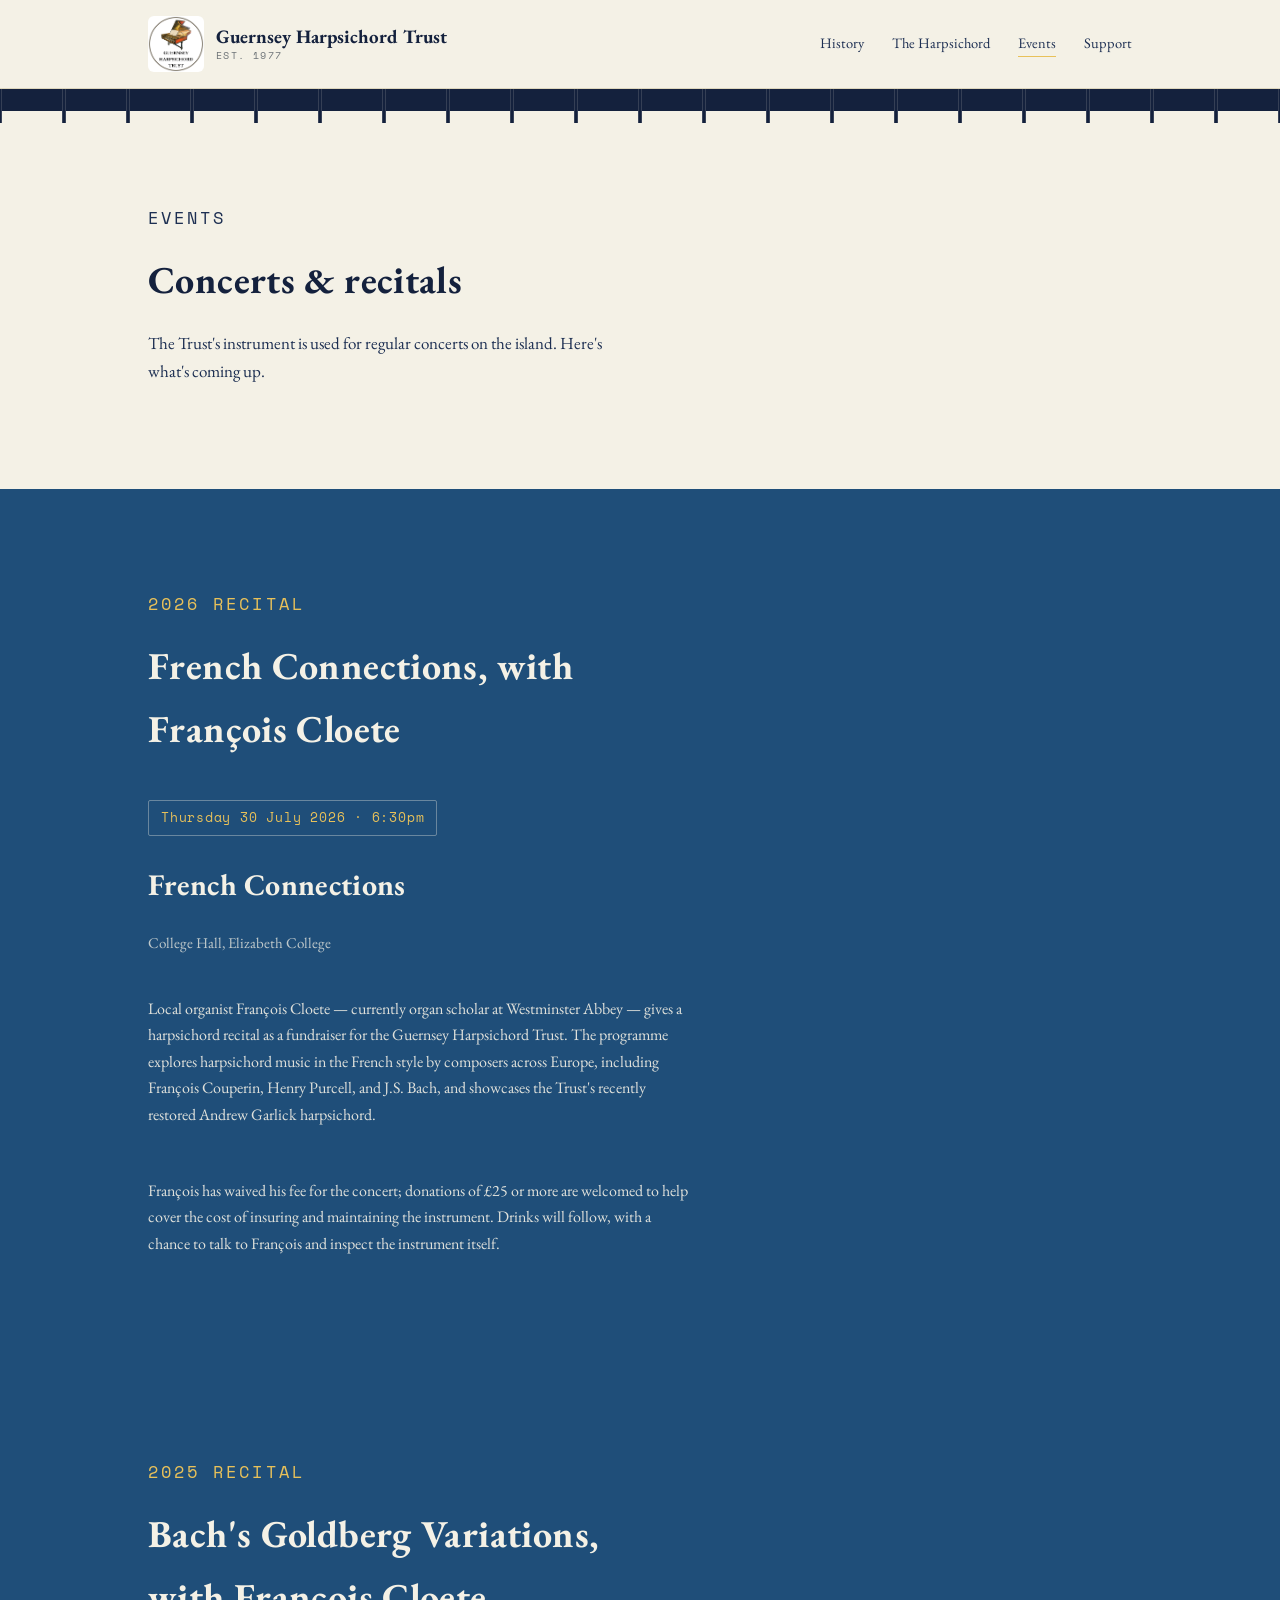
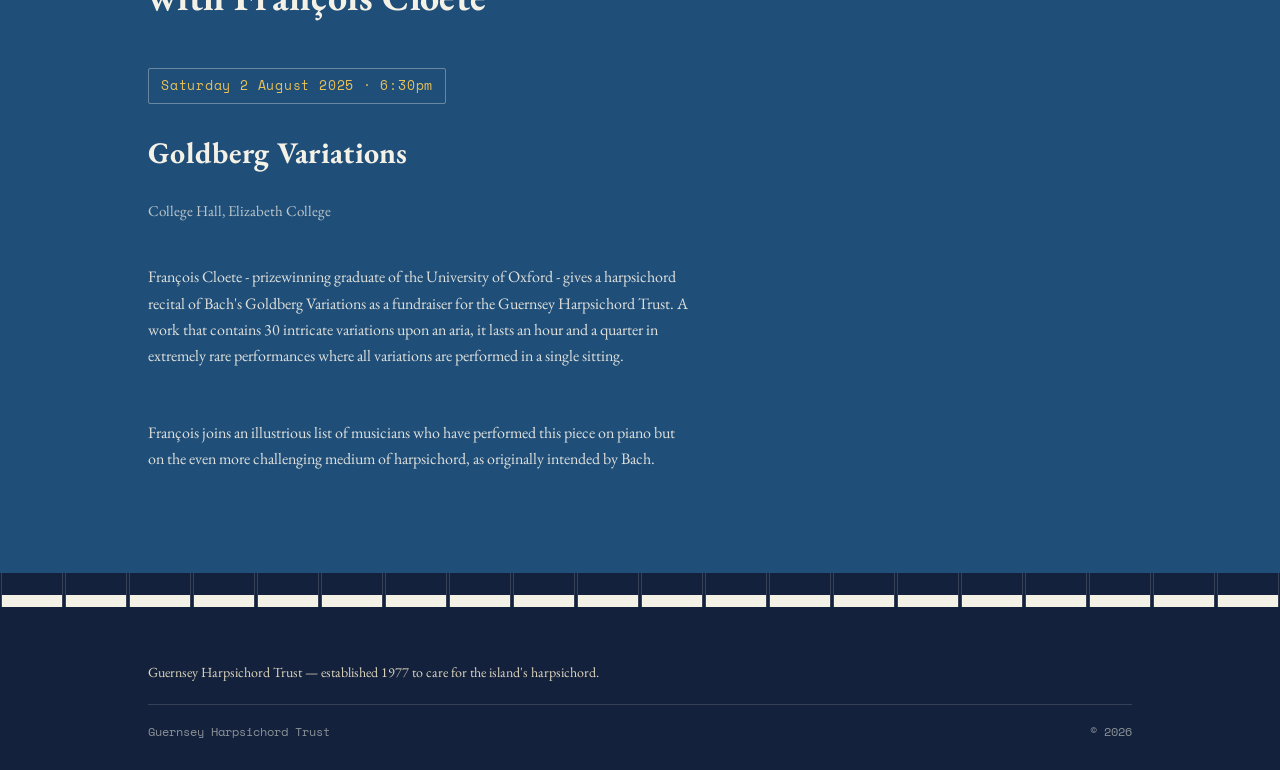
==== events.html @ 98b3e31d "Update recital descriptions and footer text" ====
<!DOCTYPE html>
<html lang="en">
<head>
<meta charset="UTF-8">
<meta name="viewport" content="width=device-width, initial-scale=1.0">
<title>Events — Guernsey Harpsichord Trust</title>
<meta name="description" content="Concerts and recitals from the Guernsey Harpsichord Trust, including this year's fundraising recital by François Cloete.">
<link rel="preconnect" href="https://fonts.googleapis.com">
<link rel="preconnect" href="https://fonts.gstatic.com" crossorigin>
<link href="https://fonts.googleapis.com/css2?family=EB+Garamond:ital,wght@0,400;0,500;0,600;0,700;1,400;1,500&family=Space+Mono:wght@400;700&display=swap" rel="stylesheet">
<link rel="stylesheet" href="style.css">
</head>
<body>

<header>
  <div class="nav-row">
    <a class="brand" href="index.html">
      <img class="brand-logo" src="guernsey-harpsichord-trust-logo.svg.png" alt="Guernsey Harpsichord Trust logo">
      <span class="brand-text">Guernsey Harpsichord Trust<small>Est. 1977</small></span>
    </a>
    <nav class="links" id="navLinks">
      <a href="index.html#history">History</a>
      <a href="index.html#harpsichord">The Harpsichord</a>
      <a href="events.html" class="current">Events</a>
      <a href="support.html">Support</a>
    </nav>
    <button class="menu-btn" id="menuBtn" aria-expanded="false" aria-controls="navLinks">MENU</button>
  </div>
</header>

<div class="keyboard-strip" aria-hidden="true">
  <svg viewBox="0 0 700 34" preserveAspectRatio="none">
    <defs>
      <pattern id="keys" width="35" height="34" patternUnits="userSpaceOnUse">
        <rect x="0" y="0" width="35" height="34" fill="#14213d"/>
        <rect x="1" y="0" width="33" height="34" fill="#f4f1e6"/>
        <rect x="1" y="0" width="33" height="22" fill="#14213d"/>
      </pattern>
    </defs>
    <rect width="700" height="34" fill="url(#keys)"/>
  </svg>
</div>

<section class="tight reveal">
  <div class="wrap">
    <div class="section-head">
      <p class="eyebrow">Events</p>
      <h2>Concerts &amp; recitals</h2>
      <p>The Trust's instrument is used for regular concerts on the island. Here's what's coming up.</p>
    </div>
  </div>
</section>

<section class="band-blue reveal">
  <div class="wrap">
    <div class="section-head">
      <p class="eyebrow">2026 recital</p>
      <h2>French Connections, with Fran&ccedil;ois Cloete</h2>
    </div>
    <div class="recital-card">
      <span class="date-badge">Thursday 30 July 2026 &middot; 6:30pm</span>
      <h3>French Connections</h3>
      <div class="venue">College Hall, Elizabeth College</div>
      <p>Local organist Fran&ccedil;ois Cloete — currently organ scholar at Westminster Abbey — gives a harpsichord recital as a fundraiser for the Guernsey Harpsichord Trust. The programme explores harpsichord music in the French style by composers across Europe, including Fran&ccedil;ois Couperin, Henry Purcell, and J.S. Bach, and showcases the Trust's recently restored Andrew Garlick harpsichord.</p>
      <p>Fran&ccedil;ois has waived his fee for the concert; donations of £25 or more are welcomed to help cover the cost of insuring and maintaining the instrument. Drinks will follow, with a chance to talk to Fran&ccedil;ois and inspect the instrument itself.</p>
    </div>
  </div>
</section>

  <section class="band-blue reveal">
  <div class="wrap">
    <div class="section-head">
      <p class="eyebrow">2025 recital</p>
      <h2>Bach's Goldberg Variations, with Fran&ccedil;ois Cloete</h2>
    </div>
    <div class="recital-card">
      <span class="date-badge">Saturday 2 August 2025 &middot; 6:30pm</span>
      <h3>Goldberg Variations</h3>
      <div class="venue">College Hall, Elizabeth College</div>
      <p>Fran&ccedil;ois Cloete - prizewinning graduate of the University of Oxford - gives a harpsichord recital of Bach's Goldberg Variations as a fundraiser for the Guernsey Harpsichord Trust. A work that contains 30 intricate variations upon an aria, it lasts an hour and a quarter in extremely rare performances where all variations are performed in a single sitting. </p>
      <p>Fran&ccedil;ois joins an illustrious list of musicians who have performed this piece on piano but on the even more challenging medium of harpsichord, as originally intended by Bach.</p>
    </div>
  </div>
</section>

<div class="keyboard-strip" aria-hidden="true">
  <svg viewBox="0 0 700 34" preserveAspectRatio="none"><rect width="700" height="34" fill="url(#keys)"/></svg>
</div>

<footer>
  <div class="wrap">
    <p>Guernsey Harpsichord Trust — established 1977 to care for the island's harpsichord.</p>
    <div class="foot-bottom">
      <span>Guernsey Harpsichord Trust</span>
      <span>&copy; 2026</span>
    </div>
  </div>
</footer>

<script>
  const menuBtn = document.getElementById('menuBtn');
  const navLinks = document.getElementById('navLinks');
  menuBtn.addEventListener('click', () => {
    const open = navLinks.classList.toggle('open');
    menuBtn.setAttribute('aria-expanded', open ? 'true' : 'false');
  });
  navLinks.querySelectorAll('a').forEach(a => a.addEventListener('click', () => {
    navLinks.classList.remove('open');
    menuBtn.setAttribute('aria-expanded', 'false');
  }));

  const revealEls = document.querySelectorAll('.reveal');
  if ('IntersectionObserver' in window){
    const io = new IntersectionObserver((entries) => {
      entries.forEach(e => { if (e.isIntersecting){ e.target.classList.add('in'); io.unobserve(e.target); } });
    }, { threshold: 0.12 });
    revealEls.forEach(el => io.observe(el));
  } else {
    revealEls.forEach(el => el.classList.add('in'));
  }
</script>

</body>
</html>
---- style.css ----
/* (existing stylesheet) */
:root{
  --navy: #14213d;
  --navy-2: #1d2f52;
  --parchment: #f4f1e6;
  --parchment-2: #ddd6bd;
  --granite: #8b9296;
  --granite-dim: #6d7377;
  --brass: #c9a227;
  --brass-bright: #e8c15a;
  --blue-mid: #1f4e79;
  --ink: #14213d;

  --display: 'EB Garamond', serif;
  --body: 'EB Garamond', serif;
  --mono: 'Space Mono', monospace;
}

*{ box-sizing: border-box; }
html{ scroll-behavior: smooth; }
@media (prefers-reduced-motion: reduce){
  html{ scroll-behavior: auto; }
  *{ animation: none !important; transition: none !important; }
}

body{
  margin: 0;
  background: var(--parchment);
  color: var(--ink);
  font-family: var(--body);
  font-size: 17px;
  line-height: 1.65;
  -webkit-font-smoothing: antialiased;
}

a{ color: inherit; }
img, svg{ display:block; max-width: 100%; }

.wrap{
  max-width: 1040px;
  margin: 0 auto;
  padding: 0 28px;
}

h1, h2, h3{
  font-family: var(--display);
  font-weight: 700;
  margin: 0;
  color: var(--navy);
  letter-spacing: 0.01em;
}

.eyebrow{
  font-family: var(--mono);
  font-size: 12px;
  letter-spacing: 0.18em;
  text-transform: uppercase;
  color: var(--brass);
}

/* ---------- keyboard divider (signature element) ---------- */
.keyboard-strip{
  width: 100%;
  height: 34px;
  display: block;
  background: var(--navy);
}
.keyboard-strip svg{ width: 100%; height: 100%; display:block; }

/* ---------- header / nav ---------- */
header{
  position: sticky;
  top: 0;
  z-index: 50;
  background: rgba(244, 241, 230, 0.94);
  backdrop-filter: blur(6px);
  border-bottom: 1px solid var(--parchment-2);
}
.nav-row{
  display: flex;
  align-items: center;
  justify-content: space-between;
  padding: 16px 28px;
  max-width: 1040px;
  margin: 0 auto;
}
.brand{
  display: flex;
  align-items: center;
  gap: 12px;
  text-decoration: none;
}
.brand-logo{
  width: 56px;
  height: auto;
  display: block;
  border-radius: 6px;
  background: transparent;
  box-shadow: none;
}
.brand-text{
  font-family: var(--display);
  font-weight: 700;
  font-size: 19px;
  line-height: 1.1;
  color: var(--navy);
}
.brand-text small{
  display: block;
  font-family: var(--mono);
  font-weight: 400;
  font-size: 10px;
  letter-spacing: 0.14em;
  color: var(--granite-dim);
  text-transform: uppercase;
  margin-top: 3px;
}

nav.links{
  display: flex;
  gap: 28px;
  font-size: 14.5px;
}
nav.links a{
  text-decoration: none;
  color: var(--navy-2);
  position: relative;
  padding-bottom: 3px;
}
nav.links a::after{
  content: "";
  position: absolute;
  left: 0; right: 0; bottom: 0;
  height: 1px;
  background: var(--brass);
  transform: scaleX(0);
  transform-origin: left;
  transition: transform .25s ease;
}
nav.links a:hover::after{ transform: scaleX(1); }
nav.links a.current::after{ transform: scaleX(1); background: var(--brass-bright); }

.menu-btn{
  display: none;
  background: none;
  border: 1px solid var(--navy);
  border-radius: 3px;
  padding: 8px 10px;
  font-family: var(--mono);
  font-size: 12px;
  letter-spacing: 0.08em;
  color: var(--navy);
  cursor: pointer;
}

/* ---------- hero ---------- */
.hero{
  position: relative;
  background: var(--navy);
  color: var(--parchment);
  overflow: hidden;
  padding: 96px 0 0 0;
}
.hero::before{
  content: "";
  position: absolute;
  inset: 0;
  background-image:
    repeating-linear-gradient(180deg, transparent 0 27px, rgba(201,162,39,0.08) 27px 28px);
  pointer-events: none;
}
.hero-inner{
  position: relative;
  display: grid;
  grid-template-columns: 1.15fr 0.85fr;
  gap: 48px;
  align-items: center;
  padding-bottom: 56px;
}
.hero h1{
  color: var(--parchment);
  font-size: clamp(36px, 4.6vw, 56px);
  line-height: 1.08;
  font-weight: 700;
  margin: 18px 0 22px 0;
}
.hero h1 em{
  font-style: italic;
  color: var(--brass-bright);
}
.hero p.lede{
  font-size: 18.5px;
  max-width: 48ch;
  color: var(--parchment-2);
}
.cta-row{
  display: flex;
  gap: 16px;
  margin-top: 30px;
  flex-wrap: wrap;
}
.btn{
  display: inline-block;
  font-family: var(--mono);
  font-size: 13px;
  letter-spacing: 0.06em;
  text-decoration: none;
  padding: 13px 22px;
  border-radius: 2px;
  border: 1px solid var(--brass);
  transition: background .2s ease, color .2s ease;
}
.btn-solid{
  background: var(--brass);
  color: var(--navy);
}
.btn-solid:hover{ background: var(--brass-bright); }
.btn-ghost{
  color: var(--parchment);
  border-color: rgba(244,241,230,0.4);
}
.btn-ghost:hover{ border-color: var(--brass-bright); color: var(--brass-bright); }

.hero-inner--solo{
  grid-template-columns: 1fr;
  max-width: 68ch;
}

/* ---------- sections ---------- */
section{ padding: 84px 0; }
section.tight{ padding: 64px 0; }
section .section-head{
  max-width: 62ch;
  margin-bottom: 40px;
}
section .section-head h2{
  font-size: clamp(28px, 3.2vw, 38px);
  margin-top: 10px;
}
section .section-head p{
  color: var(--navy-2);
  font-size: 17px;
}

.band-blue{ background: var(--blue-mid); color: var(--parchment); }
.band-blue h2, .band-blue .eyebrow{ color: var(--parchment); }
.band-blue .eyebrow{ color: var(--brass-bright); }
.band-blue p{ color: rgba(244,241,230,0.85); }

/* history timeline */
.timeline{
  position: relative;
  padding-left: 32px;
  border-left: 2px solid var(--parchment-2);
  display: flex;
  flex-direction: column;
  gap: 40px;
}
.timeline-item{ position: relative; }
.timeline-item::before{
  content: "";
  position: absolute;
  left: -38px;
  top: 4px;
  width: 12px;
  height: 12px;
  border-radius: 50%;
  background: var(--brass);
  border: 2px solid var(--parchment);
  box-shadow: 0 0 0 2px var(--brass);
}
.timeline-item .year{
  font-family: var(--mono);
  font-size: 13px;
  letter-spacing: 0.06em;
  color: var(--brass);
  margin-bottom: 6px;
}
.timeline-item h3{ font-size: 23px; margin-bottom: 8px; }
.timeline-item p{ color: var(--navy-2); font-size: 15.5px; max-width: 62ch; }

/* instrument card (single) */
.instrument-feature{
  display: grid;
  grid-template-columns: 1fr 1fr;
  gap: 40px;
  align-items: start;
  background: #fffdf7;
  border: 1px solid var(--parchment-2);
  border-radius: 3px;
  padding: 34px;
}
.instrument-feature .maker{
  font-family: var(--mono);
  font-size: 11px;
  letter-spacing: 0.1em;
  text-transform: uppercase;
  color: var(--brass);
  margin-bottom: 10px;
}
.instrument-feature h3{ font-size: 27px; margin-bottom: 12px; }
.instrument-feature p{ font-size: 15.5px; color: var(--navy-2); margin: 0 0 14px 0; }
.fact-list{
  list-style: none;
  margin: 0; padding: 0;
  display: flex;
  flex-direction: column;
  gap: 12px;
}
.fact-list li{
  font-size: 14.5px;
  padding: 12px 0;
  border-bottom: 1px dashed var(--parchment-2);
}
.fact-list .k{
  display: block;
  font-family: var(--mono);
  font-size: 11px;
  letter-spacing: 0.08em;
  text-transform: uppercase;
  color: var(--granite-dim);
  margin-bottom: 4px;
}

/* recital / events feature */
.recital-card{
  display: grid;
  grid-template-columns: 1fr;
  gap: 18px;
}
.recital-card .date-badge{
  display: inline-block;
  font-family: var(--mono);
  font-size: 13px;
  letter-spacing: 0.06em;
  color: var(--brass-bright);
  border: 1px solid rgba(244,241,230,0.35);
  padding: 6px 12px;
  border-radius: 2px;
  width: fit-content;
}
.recital-card h3{ font-size: 30px; color: var(--parchment); margin: 6px 0 4px 0; }
.recital-card .venue{ font-size: 15px; color: rgba(244,241,230,0.75); margin-bottom: 6px; }
.recital-card p{ color: rgba(244,241,230,0.9); font-size: 16px; max-width: 68ch; }
.quote-block{
  font-family: var(--display);
  font-style: italic;
  font-size: 22px;
  color: var(--brass-bright);
  border-left: 2px solid var(--brass-bright);
  padding-left: 18px;
  margin: 18px 0;
}

/* support */
.support-note{
  background: #fffdf7;
  border: 1px solid var(--parchment-2);
  border-radius: 3px;
  padding: 30px;
}
.support-note p{ color: var(--navy-2); font-size: 15.5px; }

footer{
  background: var(--navy);
  color: var(--parchment-2);
  padding: 40px 0 28px 0;
}
footer p{ font-size: 14px; color: var(--parchment-2); }
.foot-bottom{
  border-top: 1px solid rgba(244,241,230,0.15);
  margin-top: 20px;
  padding-top: 18px;
  font-family: var(--mono);
  font-size: 11.5px;
  color: var(--granite);
  display: flex;
  justify-content: space-between;
  flex-wrap: wrap;
  gap: 10px;
}

.reveal{
  opacity: 0;
  transform: translateY(14px);
  transition: opacity .6s ease, transform .6s ease;
}
.reveal.in{ opacity: 1; transform: none; }

:focus-visible{ outline: 2px solid var(--brass); outline-offset: 2px; }

@media (max-width: 860px){
  nav.links{ display: none; }
  .menu-btn{ display: inline-block; }
  .hero-inner{ grid-template-columns: 1fr; padding-bottom: 40px; }
  .instrument-feature{ grid-template-columns: 1fr; }
  .brand-logo{ width: 42px; }
}

nav.links.open{
  display: flex;
  flex-direction: column;
  position: absolute;
  top: 100%;
  right: 0;
  left: 0;
  background: var(--parchment);
  padding: 18px 28px 24px 28px;
  border-bottom: 1px solid var(--parchment-2);
  gap: 16px;
}
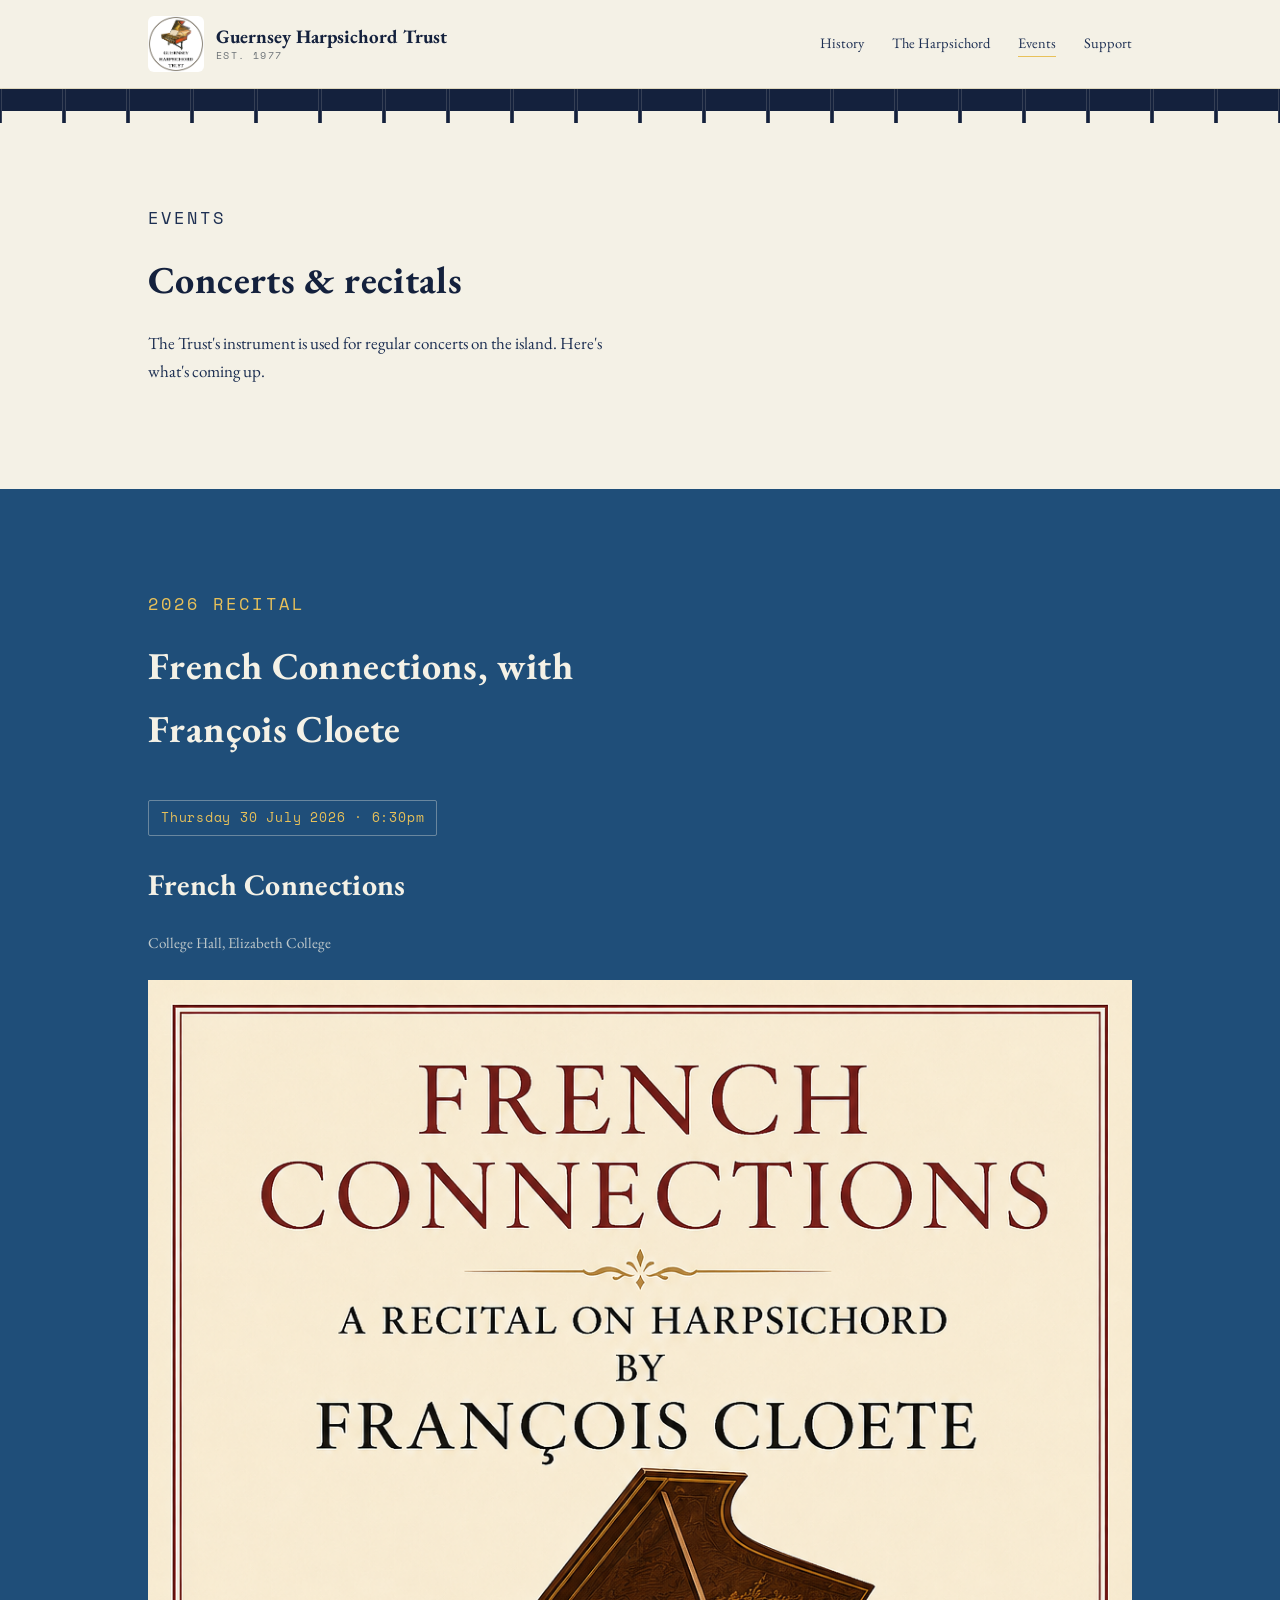
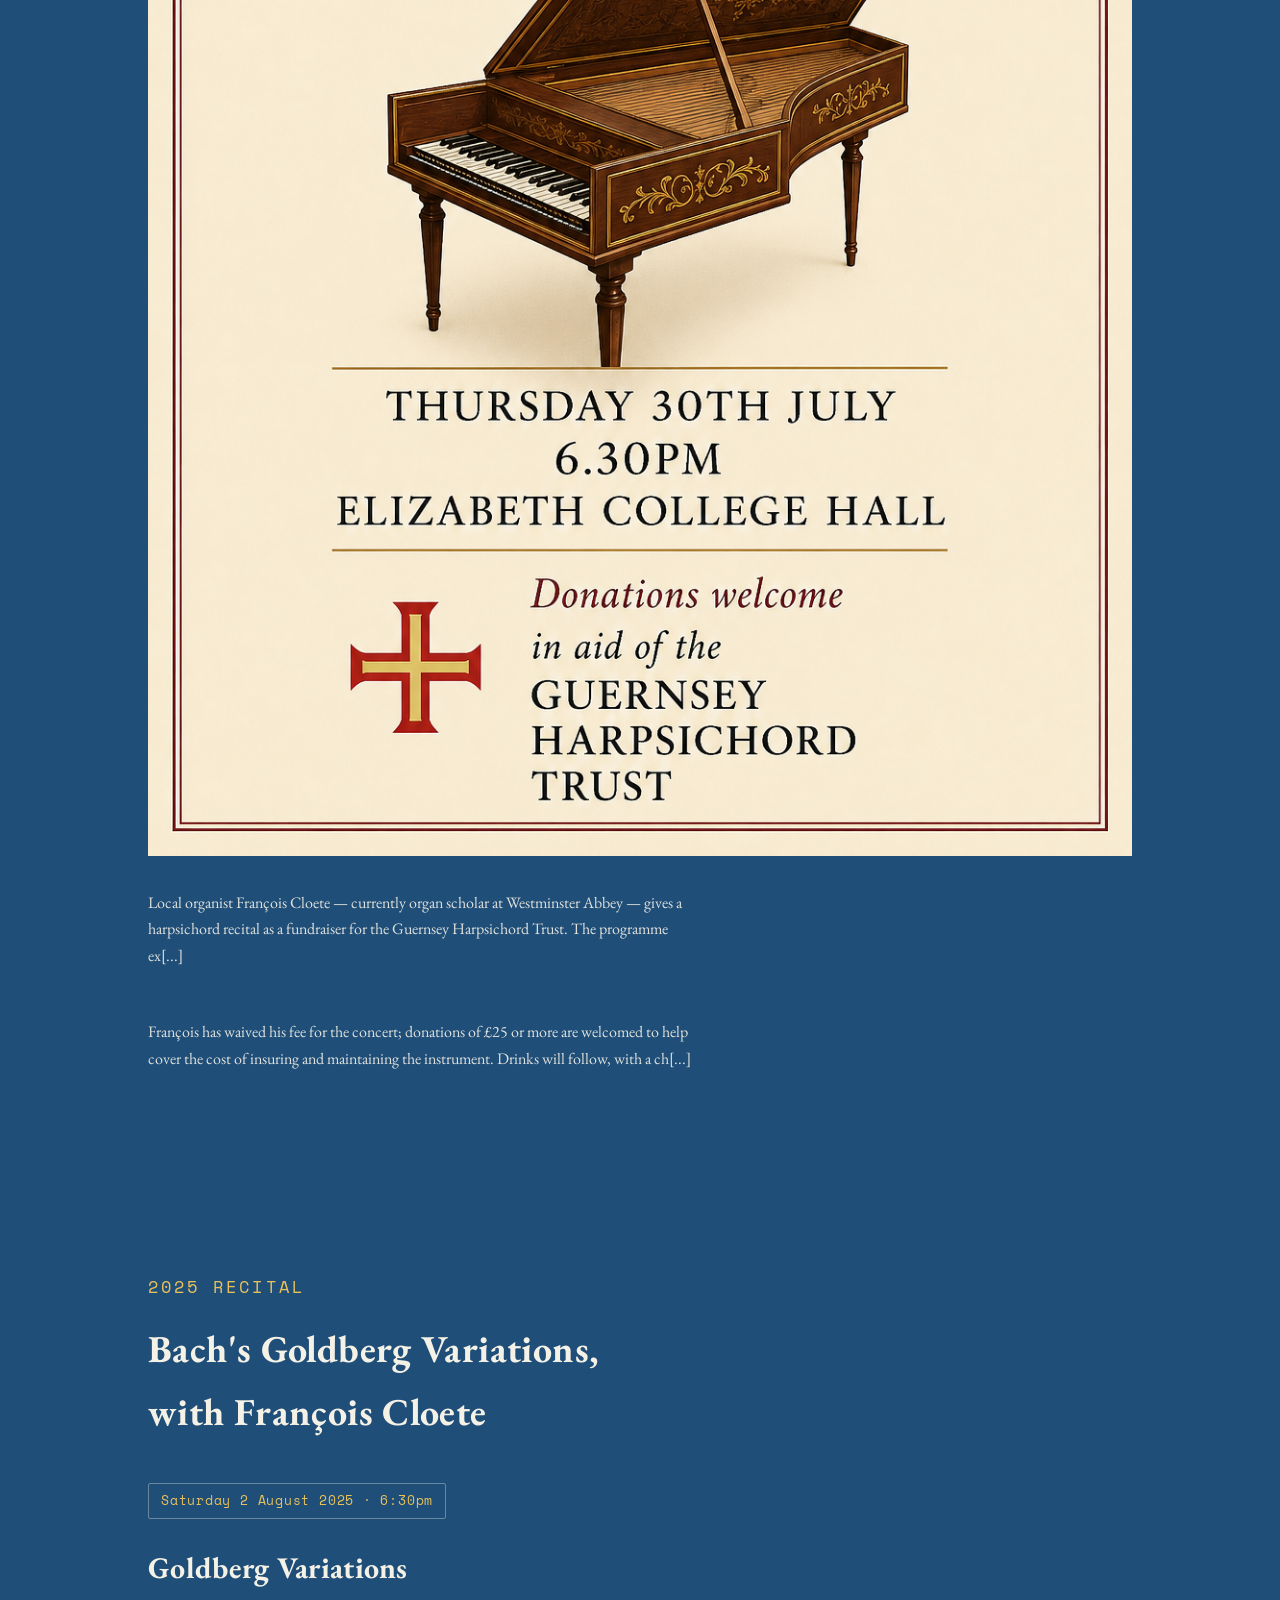
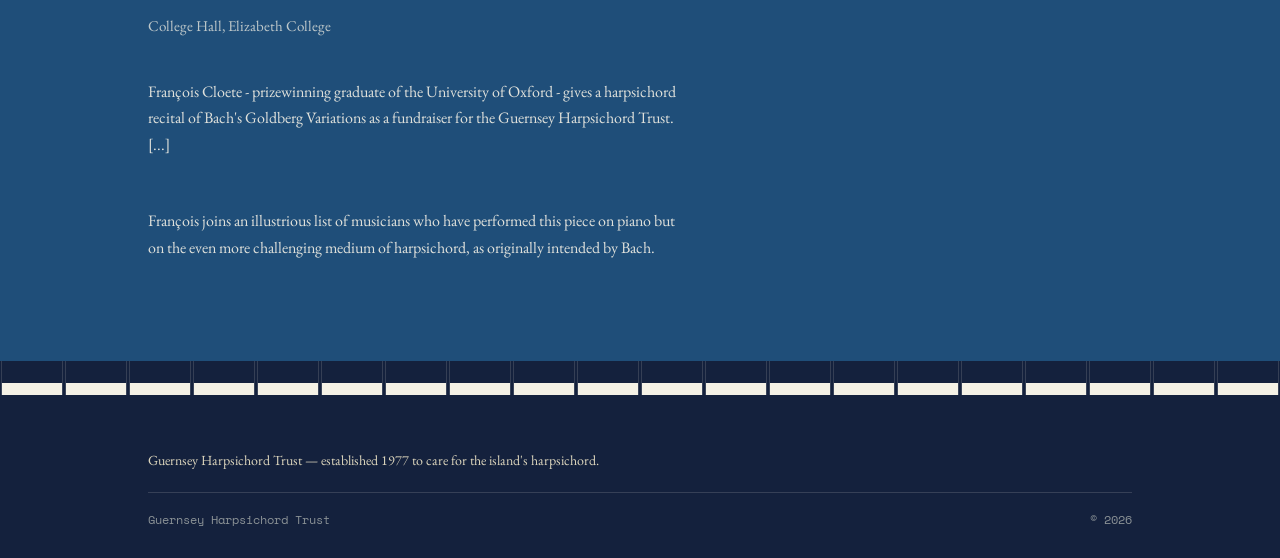
==== commit 33add6c5: "Add French Connections image to 2026 recital on events page" ====
--- a/events.html
+++ b/events.html
@@ -61,8 +61,9 @@
       <span class="date-badge">Thursday 30 July 2026 &middot; 6:30pm</span>
       <h3>French Connections</h3>
       <div class="venue">College Hall, Elizabeth College</div>
-      <p>Local organist Fran&ccedil;ois Cloete — currently organ scholar at Westminster Abbey — gives a harpsichord recital as a fundraiser for the Guernsey Harpsichord Trust. The programme explores harpsichord music in the French style by composers across Europe, including Fran&ccedil;ois Couperin, Henry Purcell, and J.S. Bach, and showcases the Trust's recently restored Andrew Garlick harpsichord.</p>
-      <p>Fran&ccedil;ois has waived his fee for the concert; donations of £25 or more are welcomed to help cover the cost of insuring and maintaining the instrument. Drinks will follow, with a chance to talk to Fran&ccedil;ois and inspect the instrument itself.</p>
+      <img src="French Connections.png" alt="French Connections poster" class="recital-poster" loading="lazy">
+      <p>Local organist Fran&ccedil;ois Cloete — currently organ scholar at Westminster Abbey — gives a harpsichord recital as a fundraiser for the Guernsey Harpsichord Trust. The programme ex[...]
+      <p>Fran&ccedil;ois has waived his fee for the concert; donations of £25 or more are welcomed to help cover the cost of insuring and maintaining the instrument. Drinks will follow, with a ch[...]
     </div>
   </div>
 </section>
@@ -77,7 +78,7 @@
       <span class="date-badge">Saturday 2 August 2025 &middot; 6:30pm</span>
       <h3>Goldberg Variations</h3>
       <div class="venue">College Hall, Elizabeth College</div>
-      <p>Fran&ccedil;ois Cloete - prizewinning graduate of the University of Oxford - gives a harpsichord recital of Bach's Goldberg Variations as a fundraiser for the Guernsey Harpsichord Trust. A work that contains 30 intricate variations upon an aria, it lasts an hour and a quarter in extremely rare performances where all variations are performed in a single sitting. </p>
+      <p>Fran&ccedil;ois Cloete - prizewinning graduate of the University of Oxford - gives a harpsichord recital of Bach's Goldberg Variations as a fundraiser for the Guernsey Harpsichord Trust. [...]
       <p>Fran&ccedil;ois joins an illustrious list of musicians who have performed this piece on piano but on the even more challenging medium of harpsichord, as originally intended by Bach.</p>
     </div>
   </div>
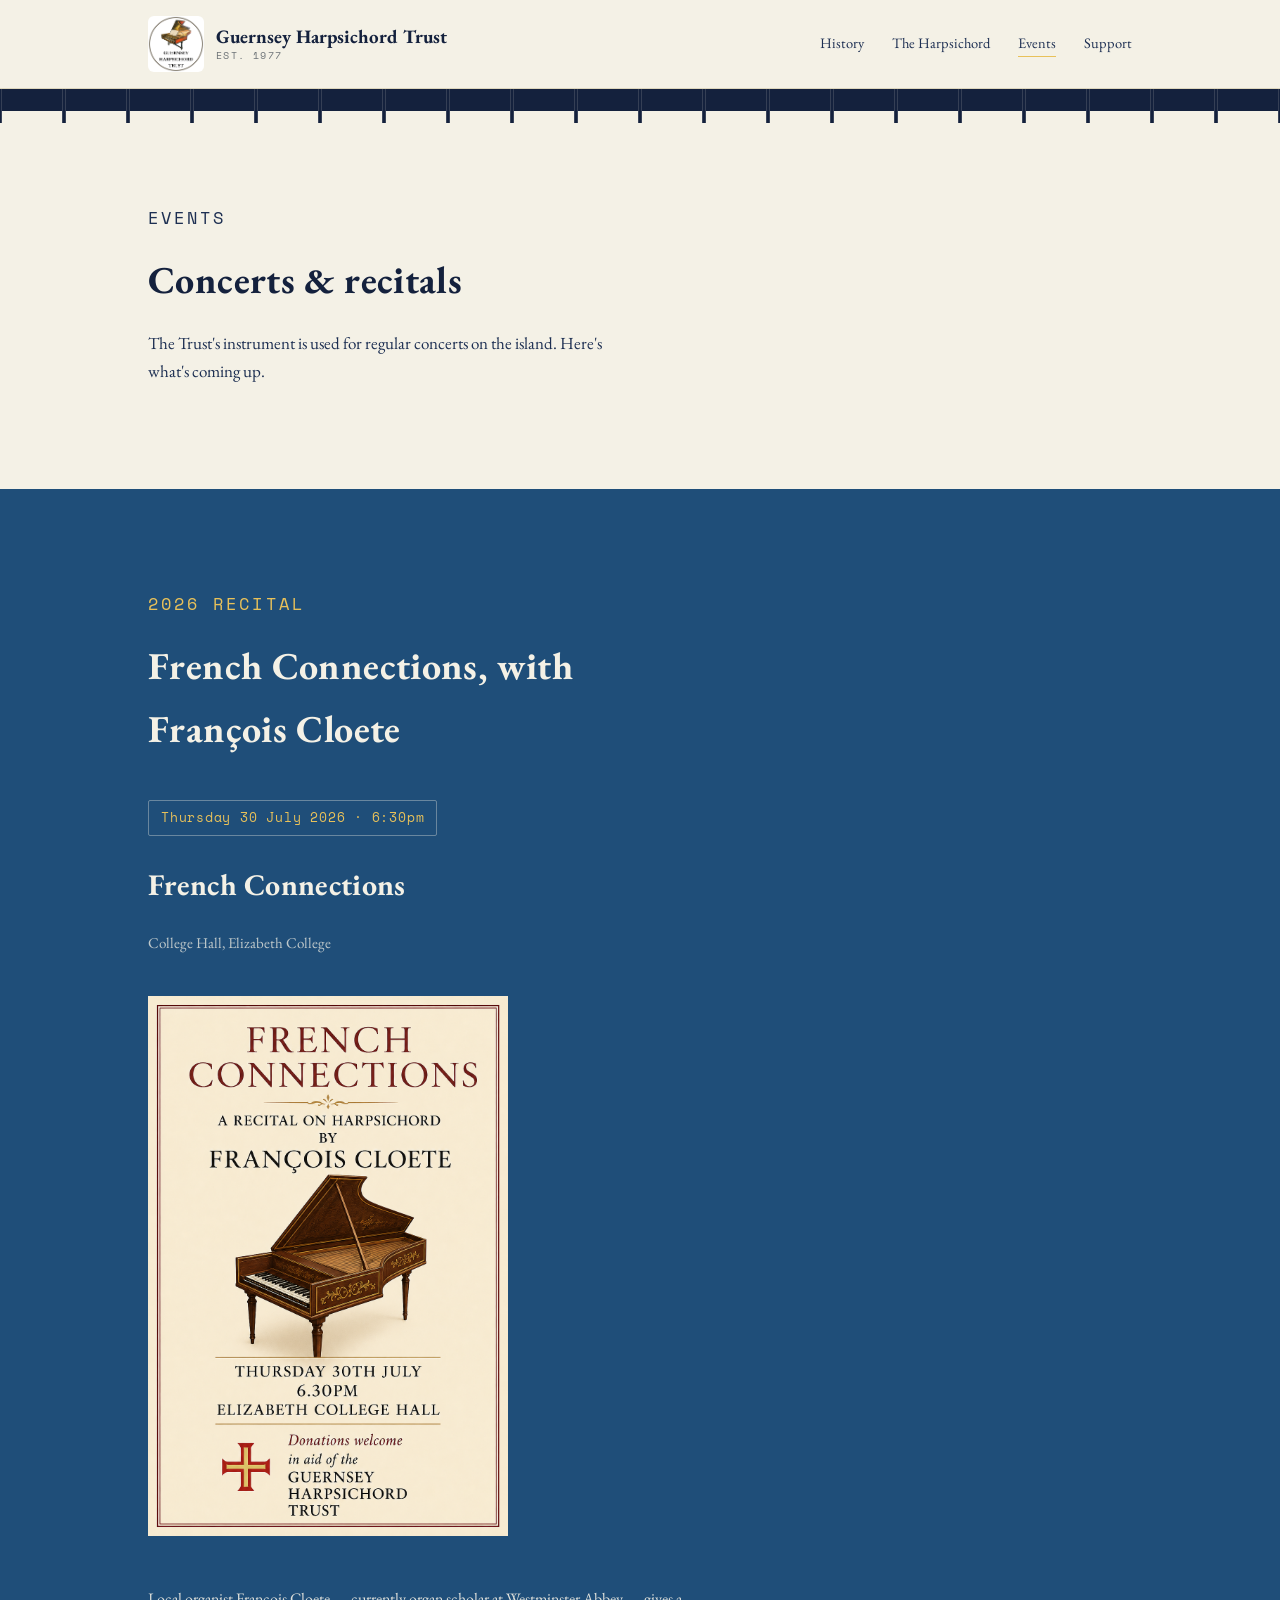
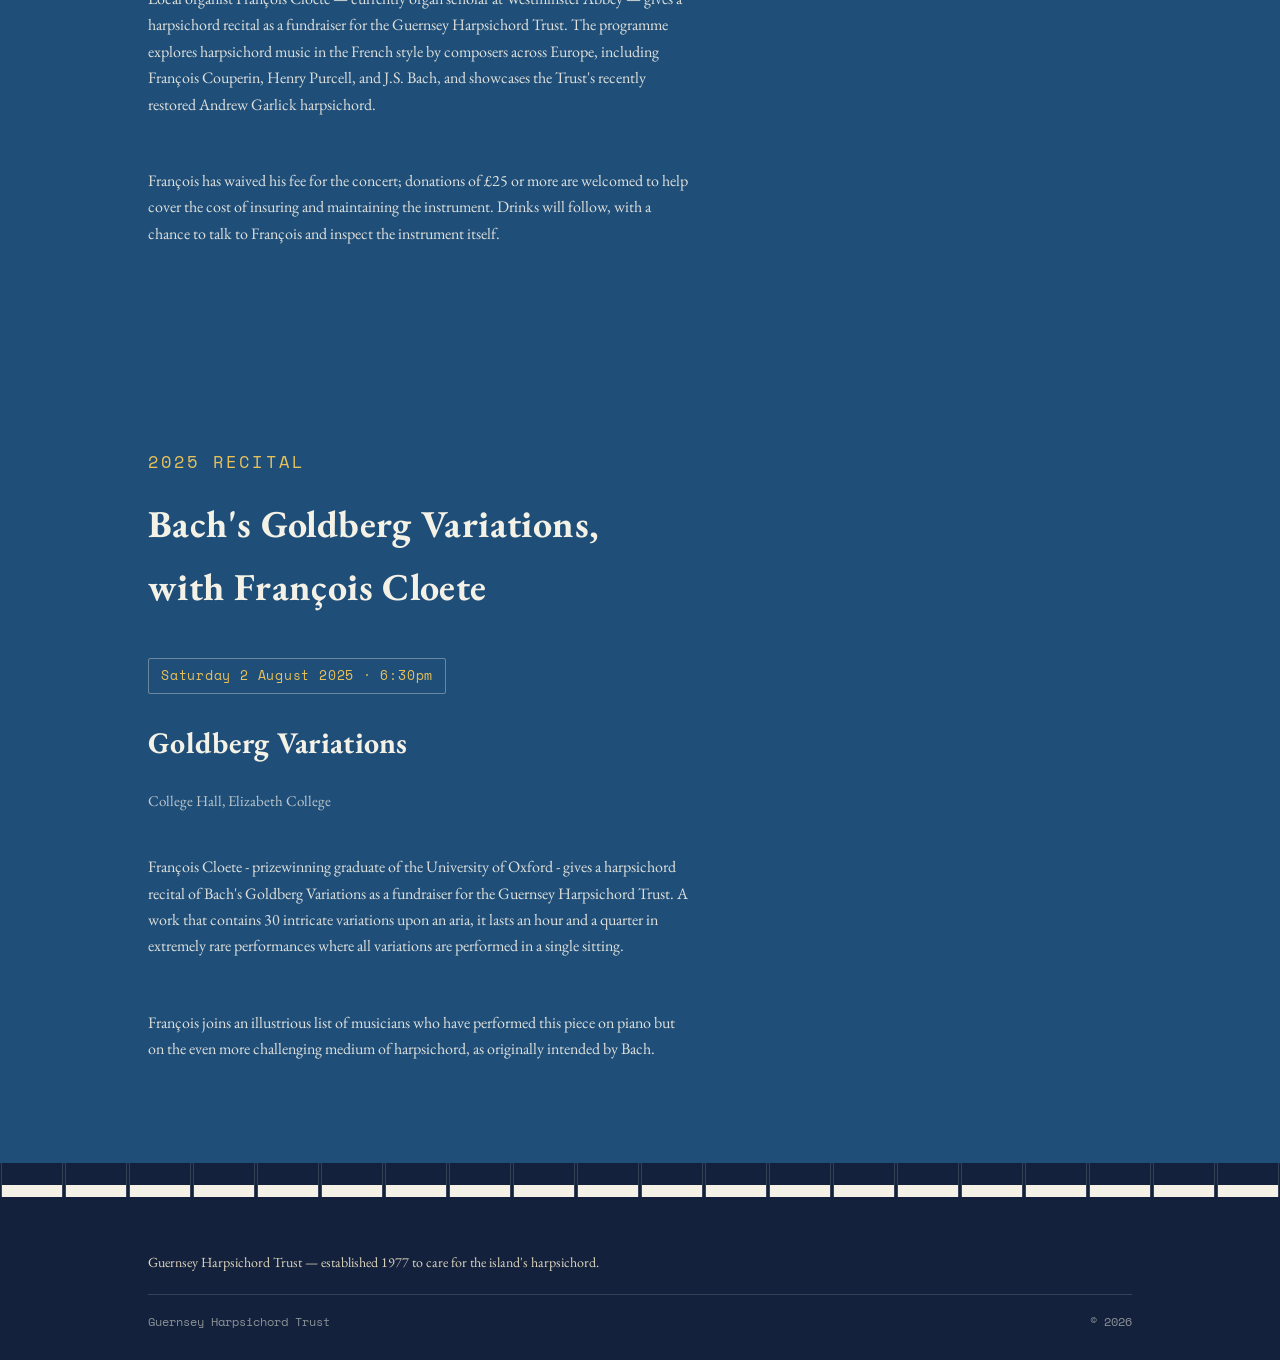
==== commit 4a1f6a16: "Enhance event descriptions for clarity and detail" ====
--- a/events.html
+++ b/events.html
@@ -62,8 +62,8 @@
       <h3>French Connections</h3>
       <div class="venue">College Hall, Elizabeth College</div>
       <img src="French Connections.png" alt="French Connections poster" class="recital-poster" loading="lazy">
-      <p>Local organist Fran&ccedil;ois Cloete — currently organ scholar at Westminster Abbey — gives a harpsichord recital as a fundraiser for the Guernsey Harpsichord Trust. The programme ex[...]
-      <p>Fran&ccedil;ois has waived his fee for the concert; donations of £25 or more are welcomed to help cover the cost of insuring and maintaining the instrument. Drinks will follow, with a ch[...]
+      <p>Local organist Fran&ccedil;ois Cloete — currently organ scholar at Westminster Abbey — gives a harpsichord recital as a fundraiser for the Guernsey Harpsichord Trust. The programme explores harpsichord music in the French style by composers across Europe, including Fran&ccedil;ois Couperin, Henry Purcell, and J.S. Bach, and showcases the Trust's recently restored Andrew Garlick harpsichord.</p>
+      <p>Fran&ccedil;ois has waived his fee for the concert; donations of £25 or more are welcomed to help cover the cost of insuring and maintaining the instrument. Drinks will follow, with a chance to talk to Fran&ccedil;ois and inspect the instrument itself.</p>
     </div>
   </div>
 </section>
@@ -78,7 +78,7 @@
       <span class="date-badge">Saturday 2 August 2025 &middot; 6:30pm</span>
       <h3>Goldberg Variations</h3>
       <div class="venue">College Hall, Elizabeth College</div>
-      <p>Fran&ccedil;ois Cloete - prizewinning graduate of the University of Oxford - gives a harpsichord recital of Bach's Goldberg Variations as a fundraiser for the Guernsey Harpsichord Trust. [...]
+      <p>Fran&ccedil;ois Cloete - prizewinning graduate of the University of Oxford - gives a harpsichord recital of Bach's Goldberg Variations as a fundraiser for the Guernsey Harpsichord Trust. A work that contains 30 intricate variations upon an aria, it lasts an hour and a quarter in extremely rare performances where all variations are performed in a single sitting. </p>
       <p>Fran&ccedil;ois joins an illustrious list of musicians who have performed this piece on piano but on the even more challenging medium of harpsichord, as originally intended by Bach.</p>
     </div>
   </div>
--- a/style.css
+++ b/style.css
@@ -409,3 +409,12 @@
   border-bottom: 1px solid var(--parchment-2);
   gap: 16px;
 }
+
+/* Poster sizing for recital images */
+.recital-poster {
+  max-width: 360px;
+  width: 100%;
+  height: auto;
+  display: block;
+  margin: 1rem 0;
+}
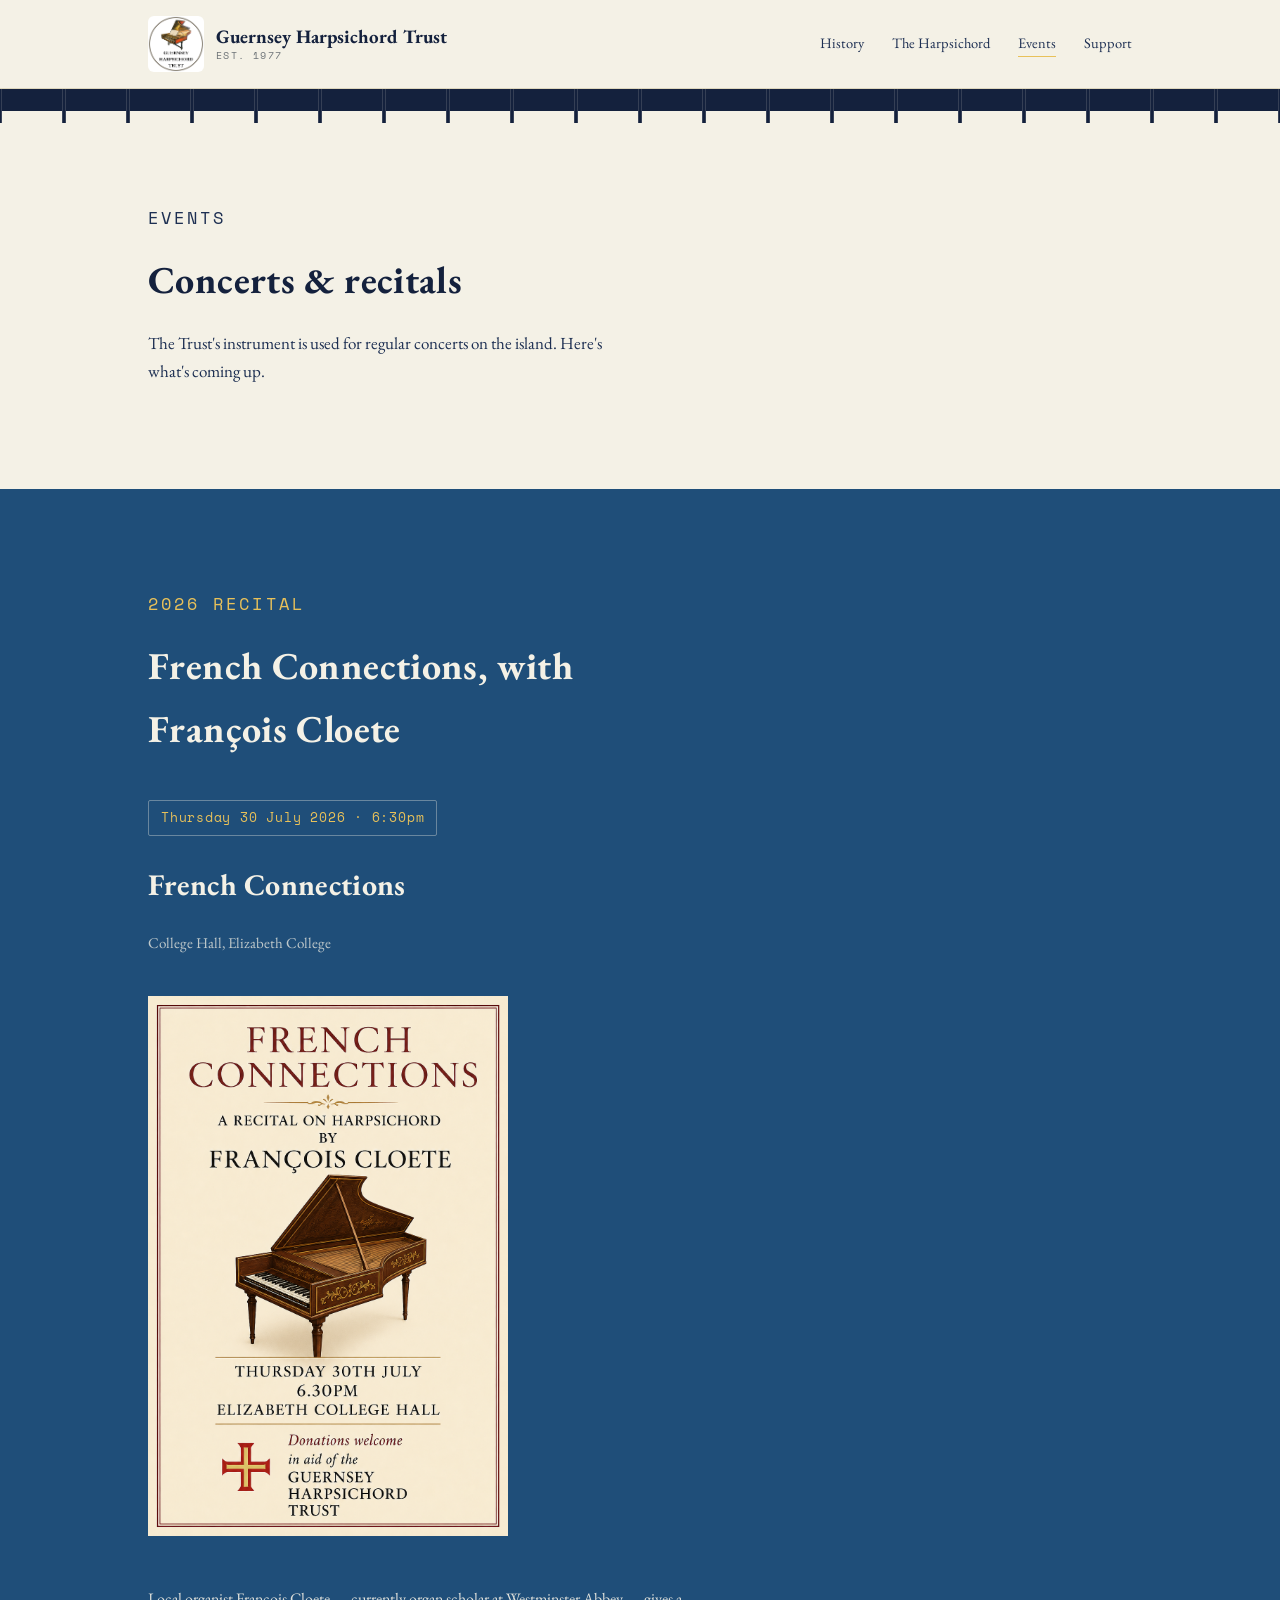
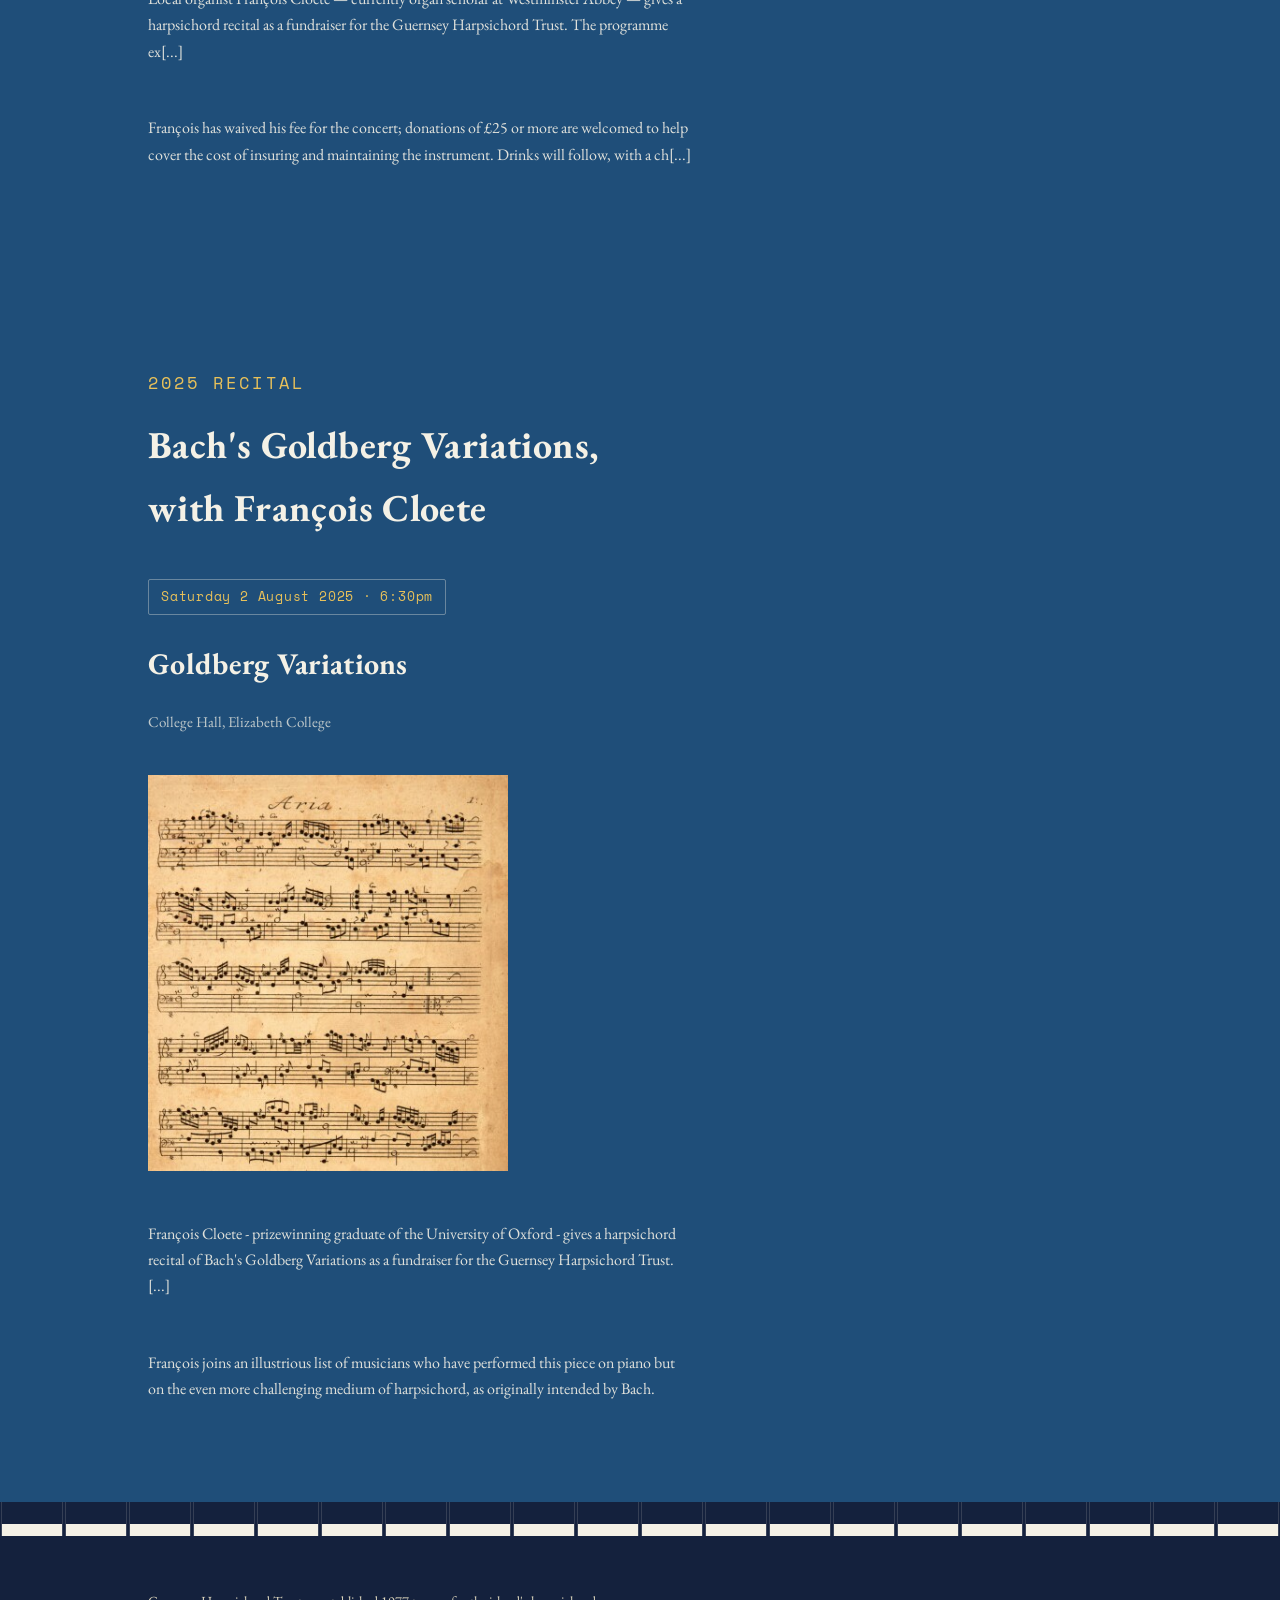
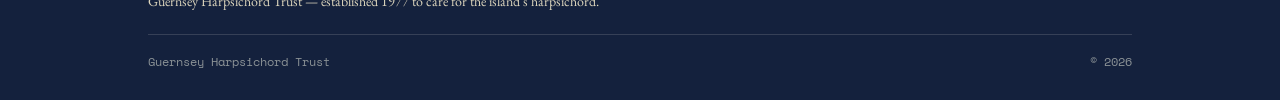
==== commit e6a4468b: "Add Goldberg Variations image to 2025 recital section" ====
--- a/events.html
+++ b/events.html
@@ -62,8 +62,8 @@
       <h3>French Connections</h3>
       <div class="venue">College Hall, Elizabeth College</div>
       <img src="French Connections.png" alt="French Connections poster" class="recital-poster" loading="lazy">
-      <p>Local organist Fran&ccedil;ois Cloete — currently organ scholar at Westminster Abbey — gives a harpsichord recital as a fundraiser for the Guernsey Harpsichord Trust. The programme explores harpsichord music in the French style by composers across Europe, including Fran&ccedil;ois Couperin, Henry Purcell, and J.S. Bach, and showcases the Trust's recently restored Andrew Garlick harpsichord.</p>
-      <p>Fran&ccedil;ois has waived his fee for the concert; donations of £25 or more are welcomed to help cover the cost of insuring and maintaining the instrument. Drinks will follow, with a chance to talk to Fran&ccedil;ois and inspect the instrument itself.</p>
+      <p>Local organist Fran&ccedil;ois Cloete — currently organ scholar at Westminster Abbey — gives a harpsichord recital as a fundraiser for the Guernsey Harpsichord Trust. The programme ex[...]
+      <p>Fran&ccedil;ois has waived his fee for the concert; donations of £25 or more are welcomed to help cover the cost of insuring and maintaining the instrument. Drinks will follow, with a ch[...]
     </div>
   </div>
 </section>
@@ -78,7 +78,8 @@
       <span class="date-badge">Saturday 2 August 2025 &middot; 6:30pm</span>
       <h3>Goldberg Variations</h3>
       <div class="venue">College Hall, Elizabeth College</div>
-      <p>Fran&ccedil;ois Cloete - prizewinning graduate of the University of Oxford - gives a harpsichord recital of Bach's Goldberg Variations as a fundraiser for the Guernsey Harpsichord Trust. A work that contains 30 intricate variations upon an aria, it lasts an hour and a quarter in extremely rare performances where all variations are performed in a single sitting. </p>
+      <img src="Goldberg Variations Aria.jpg" alt="Goldberg Variations aria" class="recital-poster" loading="lazy">
+      <p>Fran&ccedil;ois Cloete - prizewinning graduate of the University of Oxford - gives a harpsichord recital of Bach's Goldberg Variations as a fundraiser for the Guernsey Harpsichord Trust. [...]
       <p>Fran&ccedil;ois joins an illustrious list of musicians who have performed this piece on piano but on the even more challenging medium of harpsichord, as originally intended by Bach.</p>
     </div>
   </div>
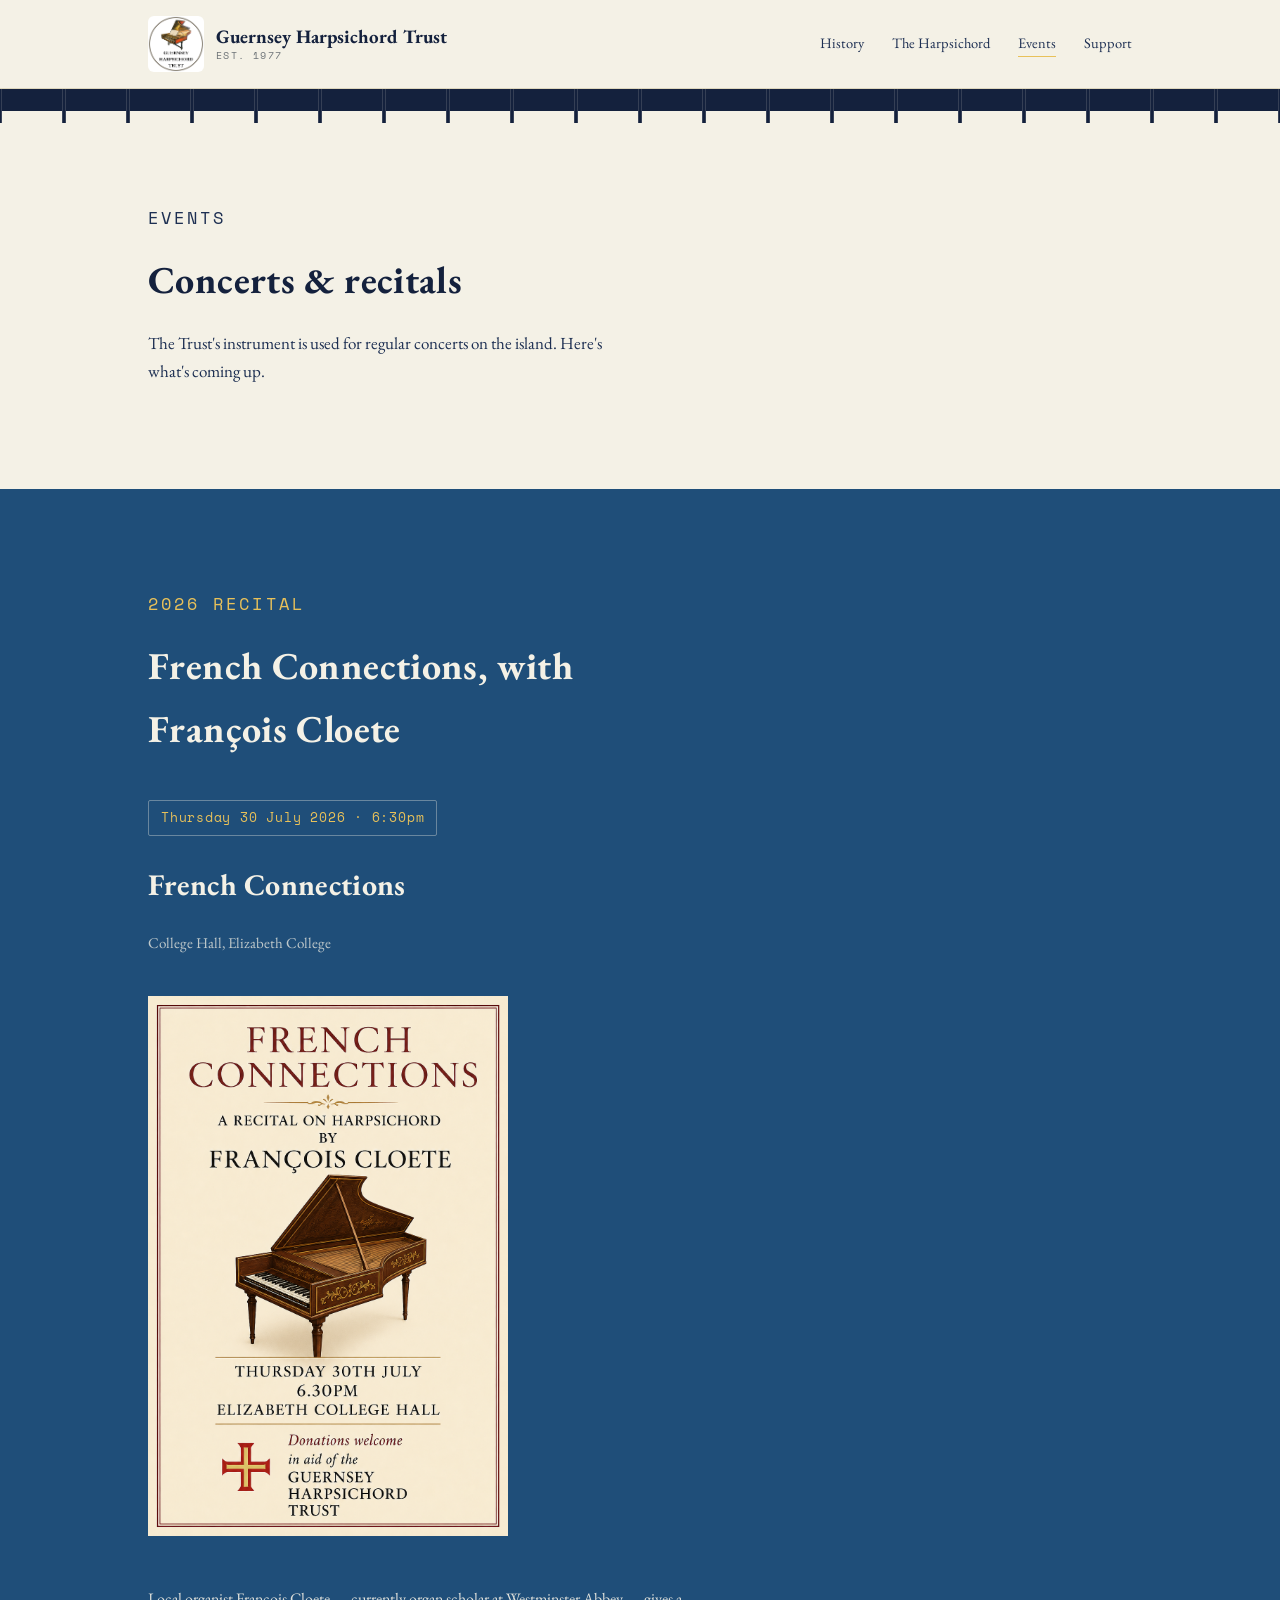
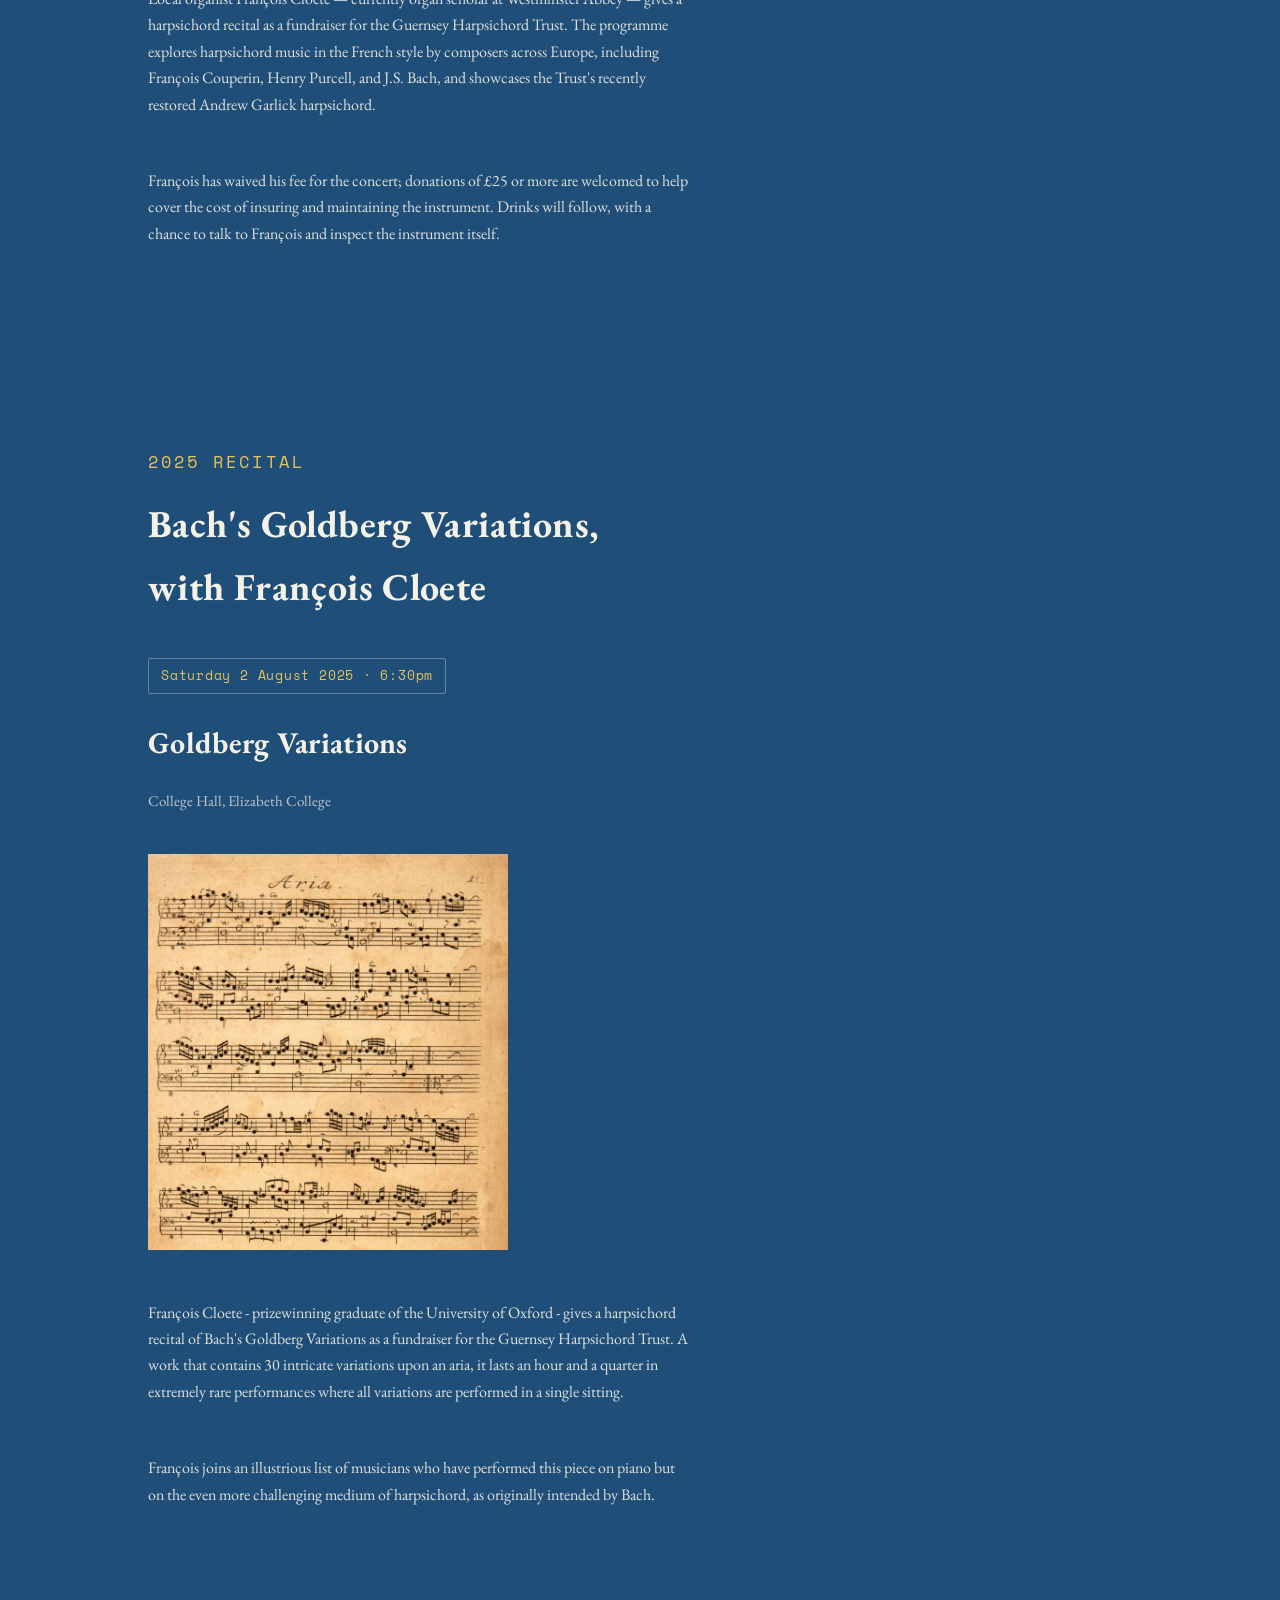
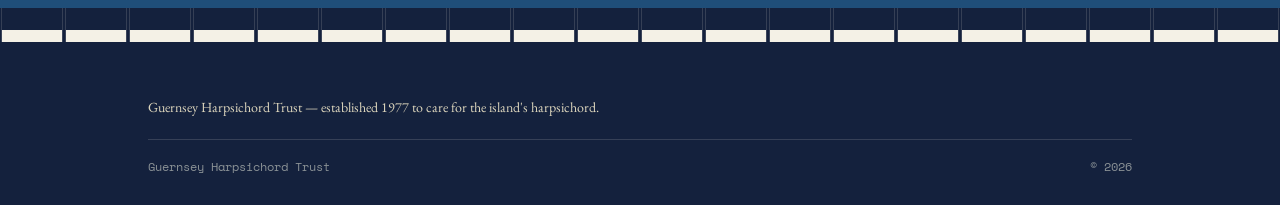
==== commit db13139e: "Update event descriptions for clarity and detail" ====
--- a/events.html
+++ b/events.html
@@ -62,8 +62,8 @@
       <h3>French Connections</h3>
       <div class="venue">College Hall, Elizabeth College</div>
       <img src="French Connections.png" alt="French Connections poster" class="recital-poster" loading="lazy">
-      <p>Local organist Fran&ccedil;ois Cloete — currently organ scholar at Westminster Abbey — gives a harpsichord recital as a fundraiser for the Guernsey Harpsichord Trust. The programme ex[...]
-      <p>Fran&ccedil;ois has waived his fee for the concert; donations of £25 or more are welcomed to help cover the cost of insuring and maintaining the instrument. Drinks will follow, with a ch[...]
+      <p>Local organist Fran&ccedil;ois Cloete — currently organ scholar at Westminster Abbey — gives a harpsichord recital as a fundraiser for the Guernsey Harpsichord Trust. The programme explores harpsichord music in the French style by composers across Europe, including Fran&ccedil;ois Couperin, Henry Purcell, and J.S. Bach, and showcases the Trust's recently restored Andrew Garlick harpsichord.</p>
+      <p>Fran&ccedil;ois has waived his fee for the concert; donations of £25 or more are welcomed to help cover the cost of insuring and maintaining the instrument. Drinks will follow, with a chance to talk to Fran&ccedil;ois and inspect the instrument itself.</p>
     </div>
   </div>
 </section>
@@ -79,7 +79,7 @@
       <h3>Goldberg Variations</h3>
       <div class="venue">College Hall, Elizabeth College</div>
       <img src="Goldberg Variations Aria.jpg" alt="Goldberg Variations aria" class="recital-poster" loading="lazy">
-      <p>Fran&ccedil;ois Cloete - prizewinning graduate of the University of Oxford - gives a harpsichord recital of Bach's Goldberg Variations as a fundraiser for the Guernsey Harpsichord Trust. [...]
+      <p>Fran&ccedil;ois Cloete - prizewinning graduate of the University of Oxford - gives a harpsichord recital of Bach's Goldberg Variations as a fundraiser for the Guernsey Harpsichord Trust. A work that contains 30 intricate variations upon an aria, it lasts an hour and a quarter in extremely rare performances where all variations are performed in a single sitting. </p>
       <p>Fran&ccedil;ois joins an illustrious list of musicians who have performed this piece on piano but on the even more challenging medium of harpsichord, as originally intended by Bach.</p>
     </div>
   </div>
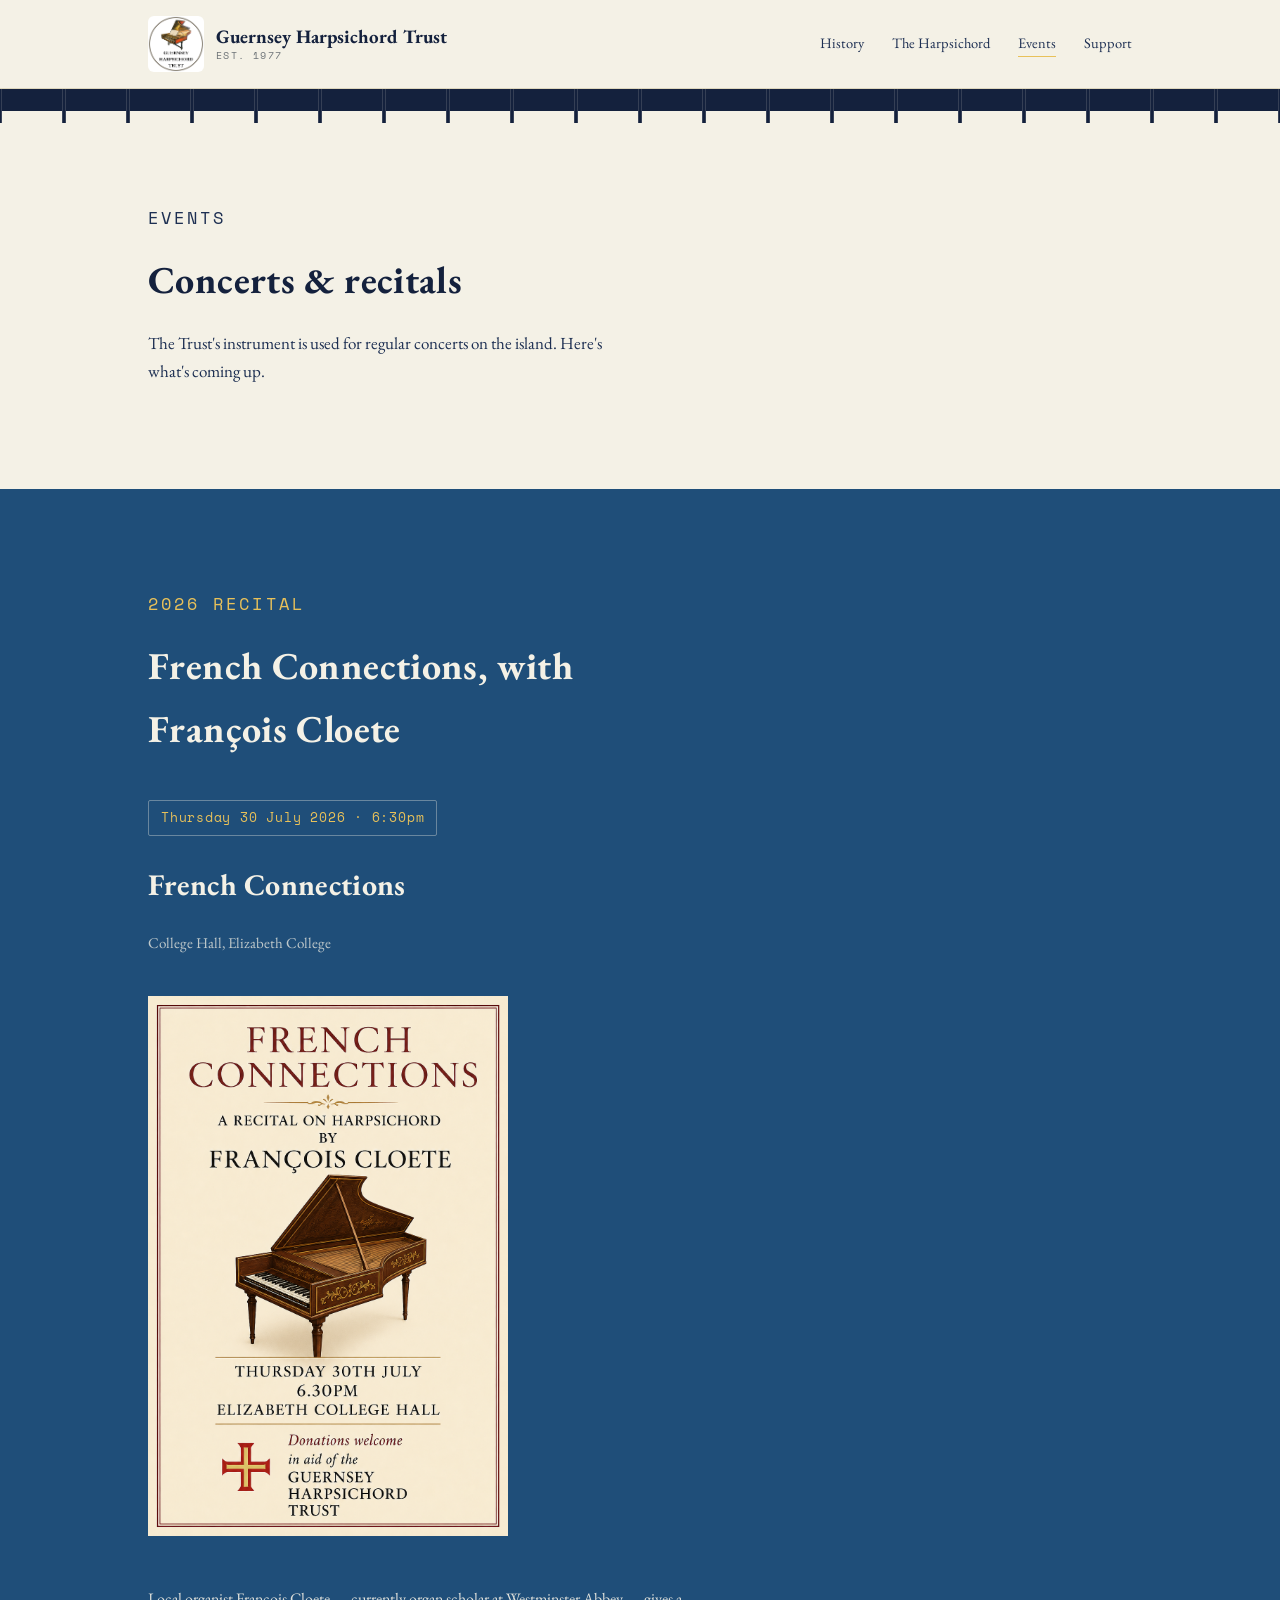
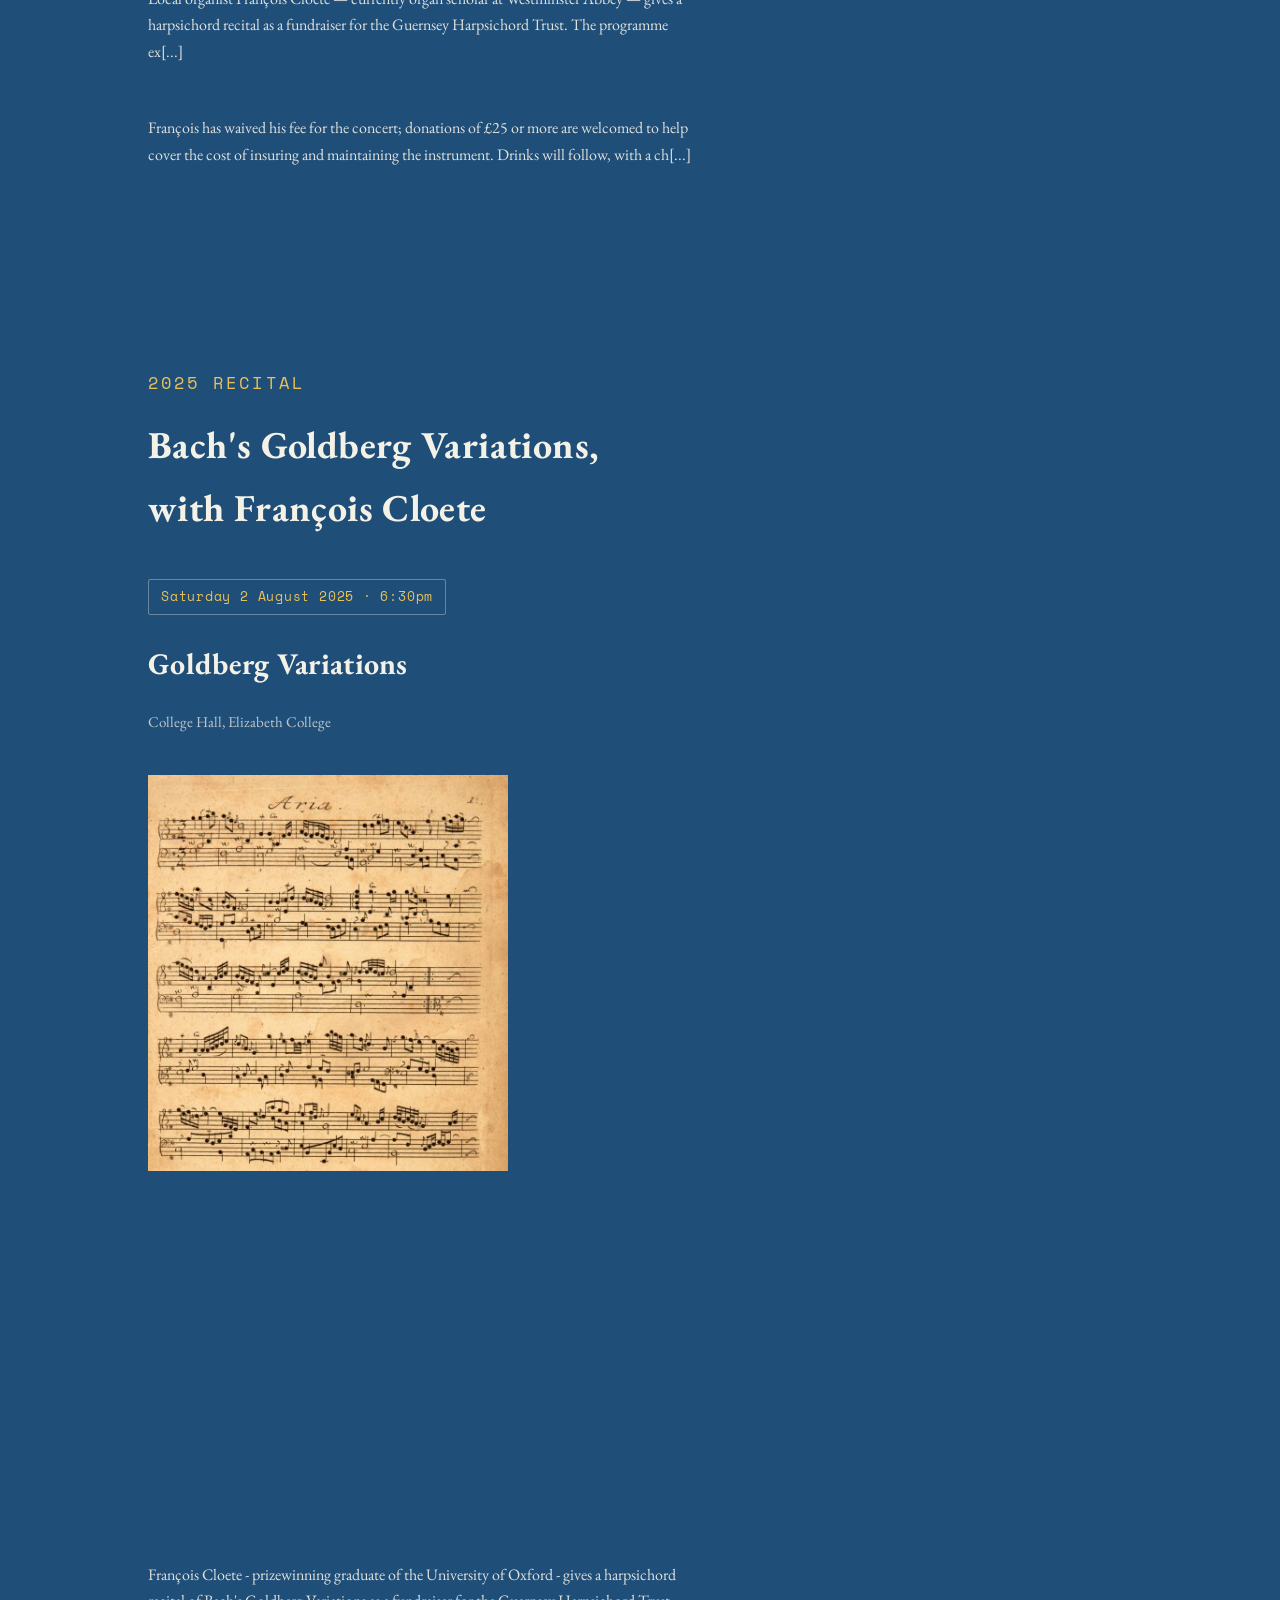
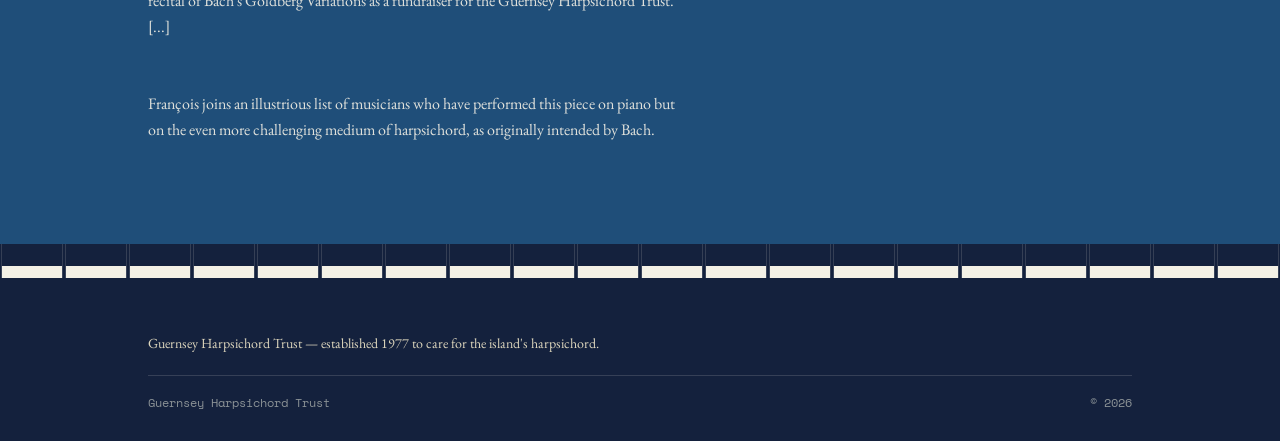
==== commit cb8a9fd7: "Embed YouTube video in 2025 recital section" ====
--- a/events.html
+++ b/events.html
@@ -62,8 +62,8 @@
       <h3>French Connections</h3>
       <div class="venue">College Hall, Elizabeth College</div>
       <img src="French Connections.png" alt="French Connections poster" class="recital-poster" loading="lazy">
-      <p>Local organist Fran&ccedil;ois Cloete — currently organ scholar at Westminster Abbey — gives a harpsichord recital as a fundraiser for the Guernsey Harpsichord Trust. The programme explores harpsichord music in the French style by composers across Europe, including Fran&ccedil;ois Couperin, Henry Purcell, and J.S. Bach, and showcases the Trust's recently restored Andrew Garlick harpsichord.</p>
-      <p>Fran&ccedil;ois has waived his fee for the concert; donations of £25 or more are welcomed to help cover the cost of insuring and maintaining the instrument. Drinks will follow, with a chance to talk to Fran&ccedil;ois and inspect the instrument itself.</p>
+      <p>Local organist Fran&ccedil;ois Cloete — currently organ scholar at Westminster Abbey — gives a harpsichord recital as a fundraiser for the Guernsey Harpsichord Trust. The programme ex[...]
+      <p>Fran&ccedil;ois has waived his fee for the concert; donations of £25 or more are welcomed to help cover the cost of insuring and maintaining the instrument. Drinks will follow, with a ch[...]
     </div>
   </div>
 </section>
@@ -79,7 +79,10 @@
       <h3>Goldberg Variations</h3>
       <div class="venue">College Hall, Elizabeth College</div>
       <img src="Goldberg Variations Aria.jpg" alt="Goldberg Variations aria" class="recital-poster" loading="lazy">
-      <p>Fran&ccedil;ois Cloete - prizewinning graduate of the University of Oxford - gives a harpsichord recital of Bach's Goldberg Variations as a fundraiser for the Guernsey Harpsichord Trust. A work that contains 30 intricate variations upon an aria, it lasts an hour and a quarter in extremely rare performances where all variations are performed in a single sitting. </p>
+      <div class="video">
+        <iframe width="560" height="315" src="https://www.youtube.com/embed/0cbKVAZnov4" title="YouTube video player" frameborder="0" allow="accelerometer; autoplay; clipboard-write; encrypted-media; gyroscope; picture-in-picture" allowfullscreen></iframe>
+      </div>
+      <p>Fran&ccedil;ois Cloete - prizewinning graduate of the University of Oxford - gives a harpsichord recital of Bach's Goldberg Variations as a fundraiser for the Guernsey Harpsichord Trust. [...]
       <p>Fran&ccedil;ois joins an illustrious list of musicians who have performed this piece on piano but on the even more challenging medium of harpsichord, as originally intended by Bach.</p>
     </div>
   </div>
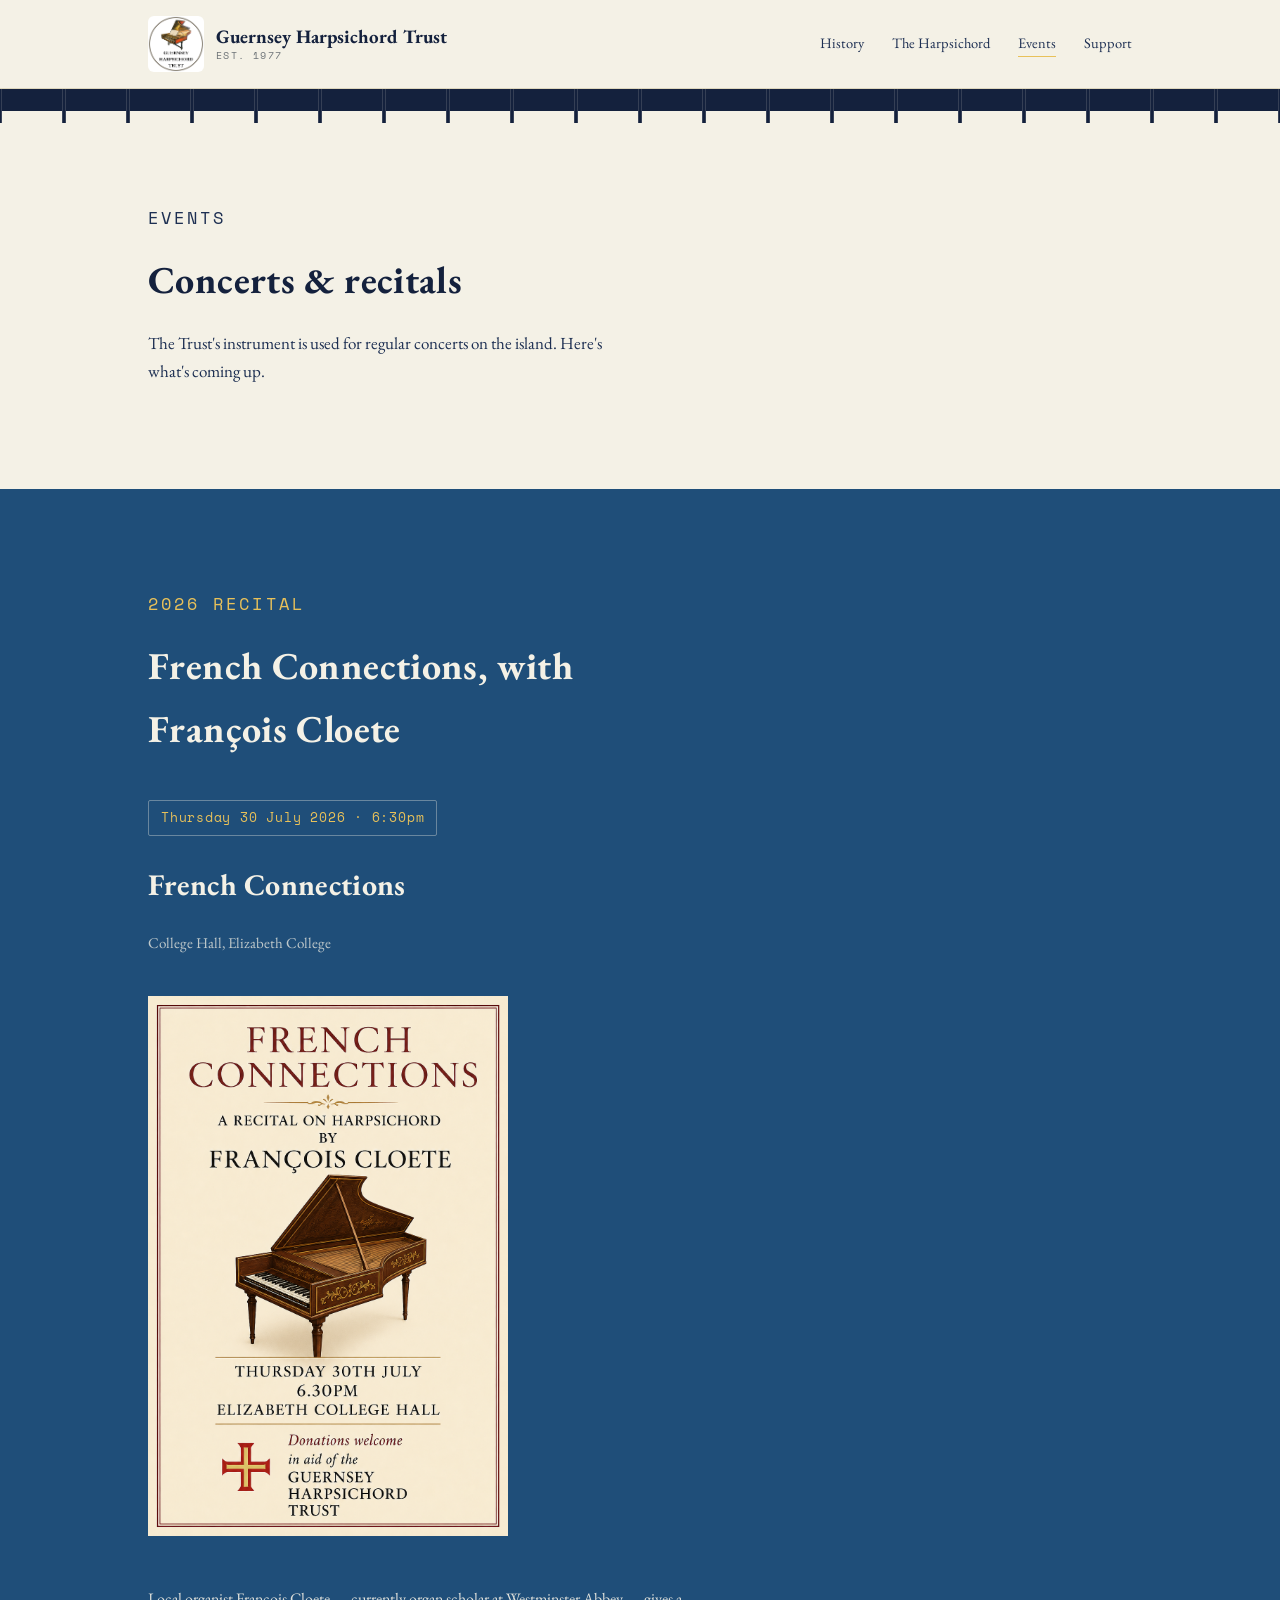
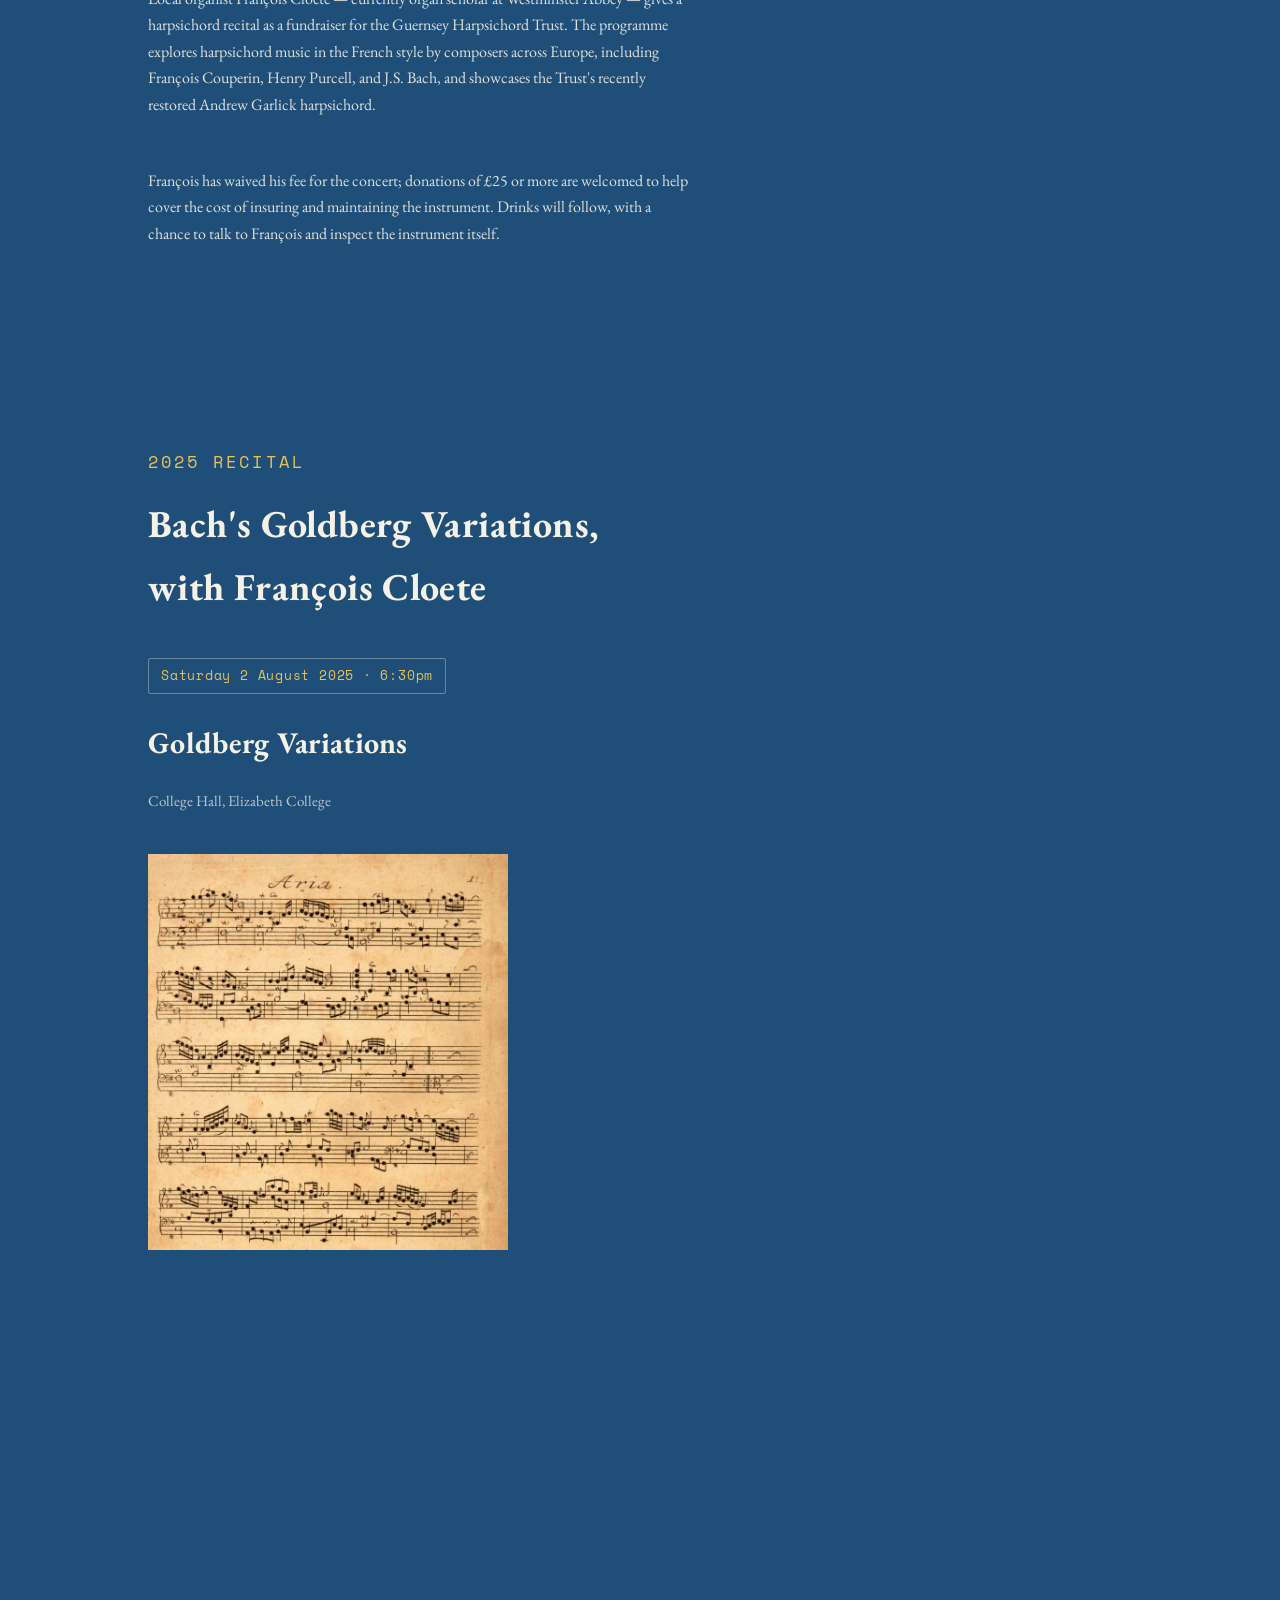
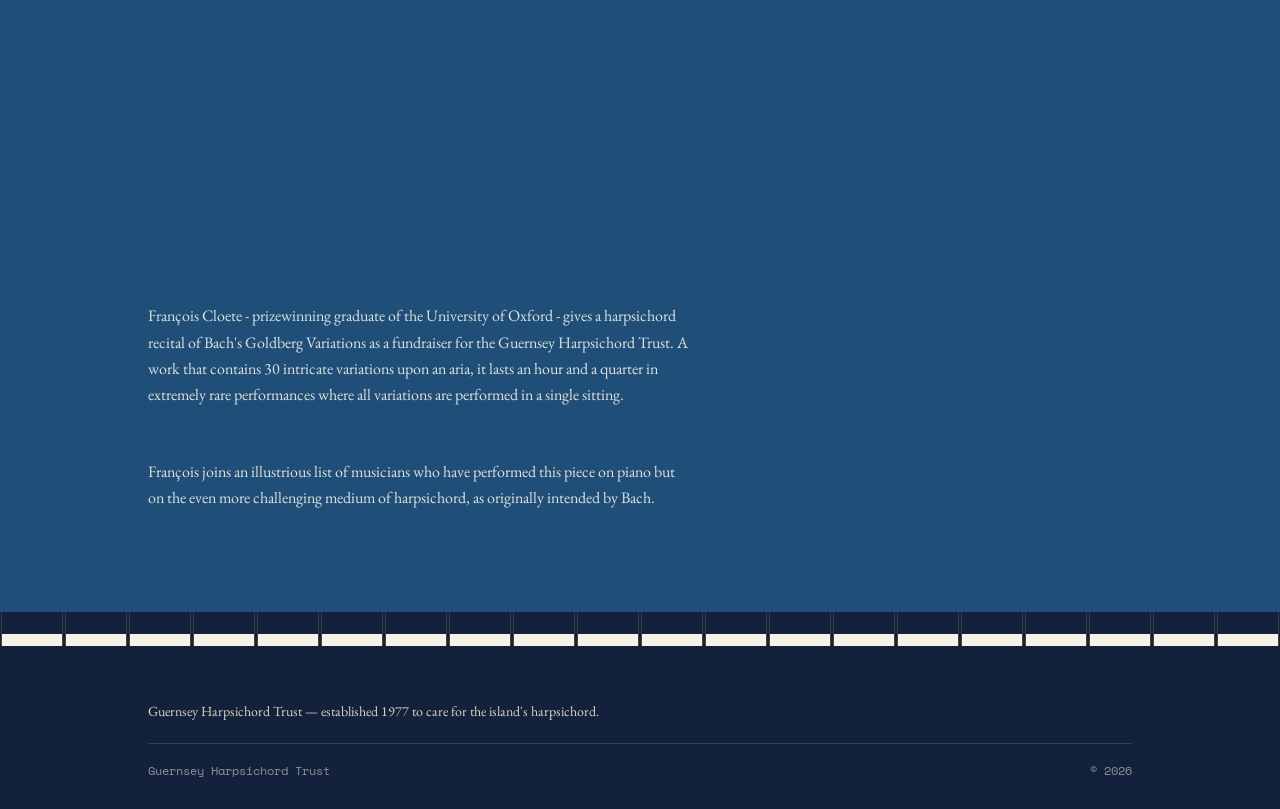
==== commit b466531d: "Revise event details for harpsichord recitals Updated event descriptions for clarity and detail." ====
--- a/events.html
+++ b/events.html
@@ -62,8 +62,8 @@
       <h3>French Connections</h3>
       <div class="venue">College Hall, Elizabeth College</div>
       <img src="French Connections.png" alt="French Connections poster" class="recital-poster" loading="lazy">
-      <p>Local organist Fran&ccedil;ois Cloete — currently organ scholar at Westminster Abbey — gives a harpsichord recital as a fundraiser for the Guernsey Harpsichord Trust. The programme ex[...]
-      <p>Fran&ccedil;ois has waived his fee for the concert; donations of £25 or more are welcomed to help cover the cost of insuring and maintaining the instrument. Drinks will follow, with a ch[...]
+      <p>Local organist Fran&ccedil;ois Cloete — currently organ scholar at Westminster Abbey — gives a harpsichord recital as a fundraiser for the Guernsey Harpsichord Trust. The programme explores harpsichord music in the French style by composers across Europe, including Fran&ccedil;ois Couperin, Henry Purcell, and J.S. Bach, and showcases the Trust's recently restored Andrew Garlick harpsichord.</p>
+      <p>Fran&ccedil;ois has waived his fee for the concert; donations of £25 or more are welcomed to help cover the cost of insuring and maintaining the instrument. Drinks will follow, with a chance to talk to Fran&ccedil;ois and inspect the instrument itself.</p>
     </div>
   </div>
 </section>
@@ -82,7 +82,7 @@
       <div class="video">
         <iframe width="560" height="315" src="https://www.youtube.com/embed/0cbKVAZnov4" title="YouTube video player" frameborder="0" allow="accelerometer; autoplay; clipboard-write; encrypted-media; gyroscope; picture-in-picture" allowfullscreen></iframe>
       </div>
-      <p>Fran&ccedil;ois Cloete - prizewinning graduate of the University of Oxford - gives a harpsichord recital of Bach's Goldberg Variations as a fundraiser for the Guernsey Harpsichord Trust. [...]
+      <p>Fran&ccedil;ois Cloete - prizewinning graduate of the University of Oxford - gives a harpsichord recital of Bach's Goldberg Variations as a fundraiser for the Guernsey Harpsichord Trust. A work that contains 30 intricate variations upon an aria, it lasts an hour and a quarter in extremely rare performances where all variations are performed in a single sitting. </p>
       <p>Fran&ccedil;ois joins an illustrious list of musicians who have performed this piece on piano but on the even more challenging medium of harpsichord, as originally intended by Bach.</p>
     </div>
   </div>
--- a/style.css
+++ b/style.css
@@ -418,3 +418,23 @@
   display: block;
   margin: 1rem 0;
 }
+
+/* Responsive video embed */
+.video{
+  position: relative;
+  padding-bottom: 56.25%; /* 16:9 ratio */
+  height: 0;
+  overflow: hidden;
+  max-width: 100%;
+  margin: 1rem 0;
+}
+.video iframe,
+.video object,
+.video embed{
+  position: absolute;
+  top: 0;
+  left: 0;
+  width: 100%;
+  height: 100%;
+  border: 0;
+}
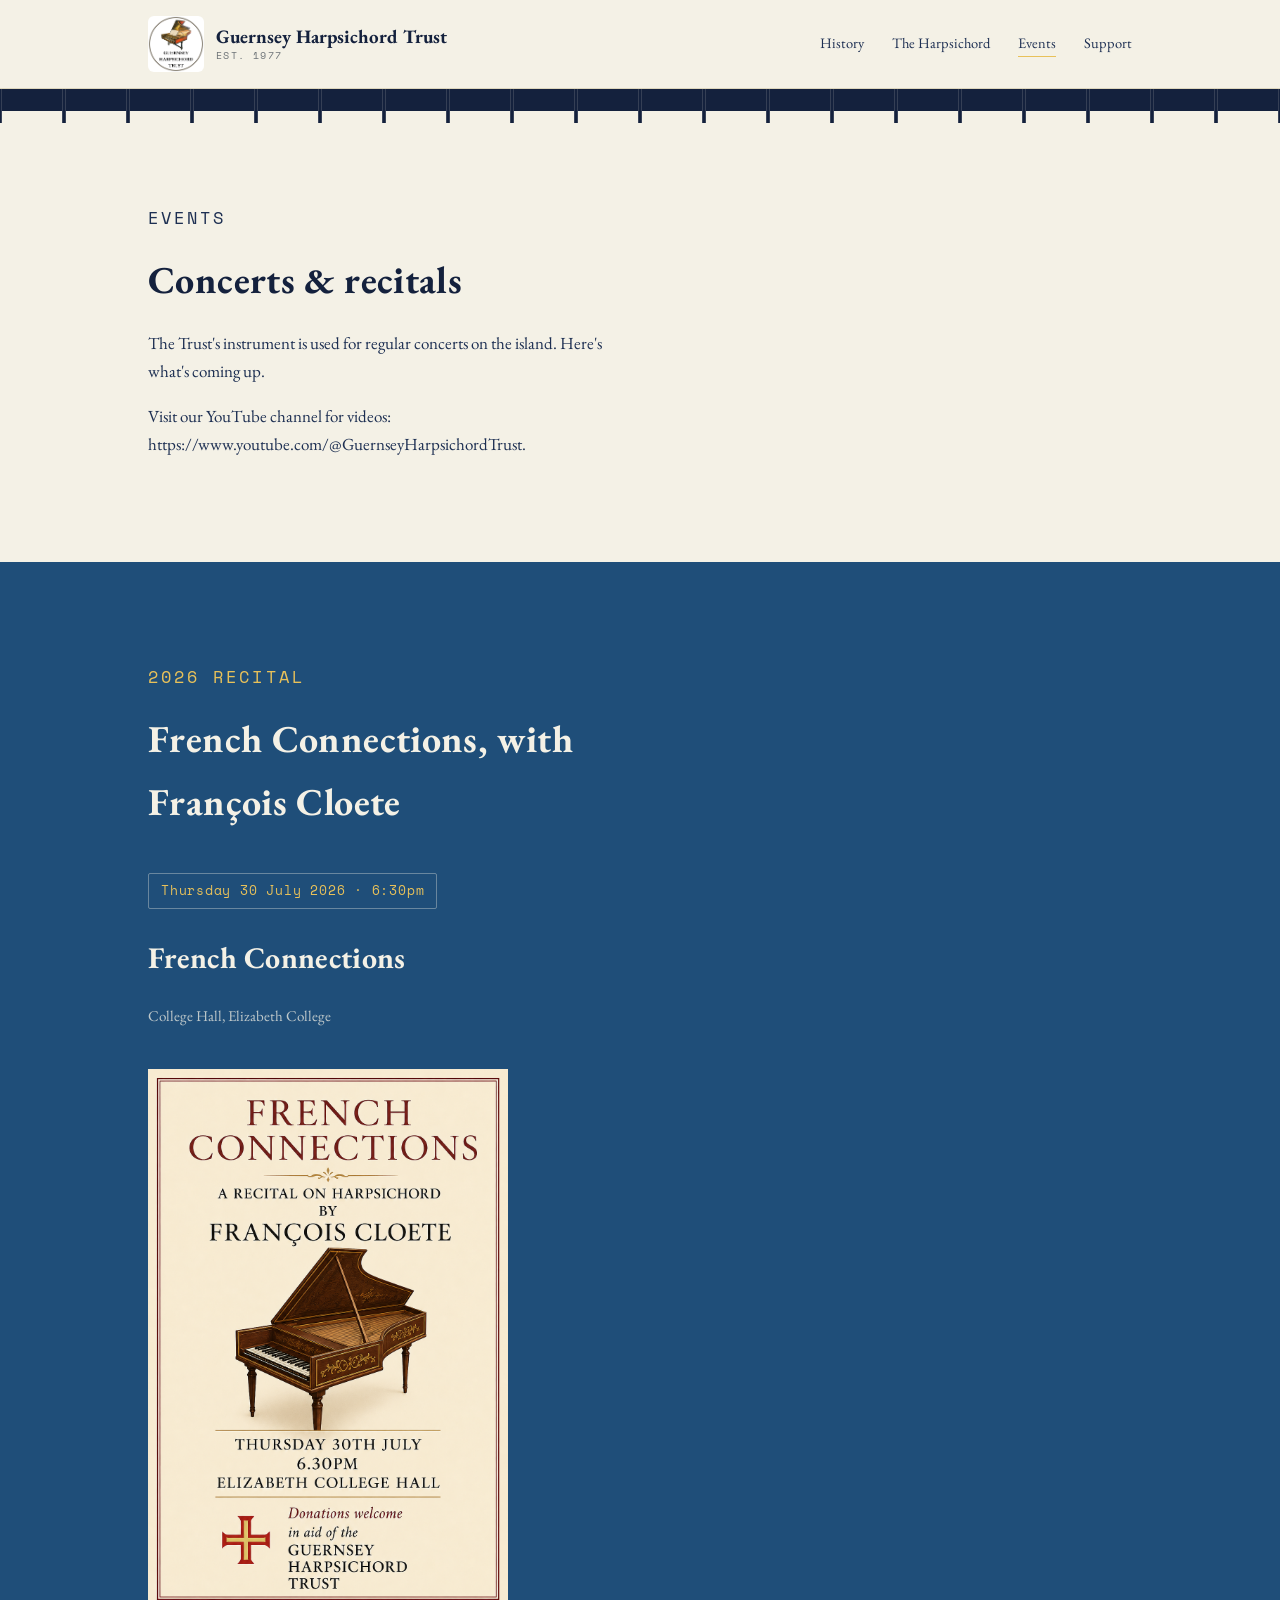
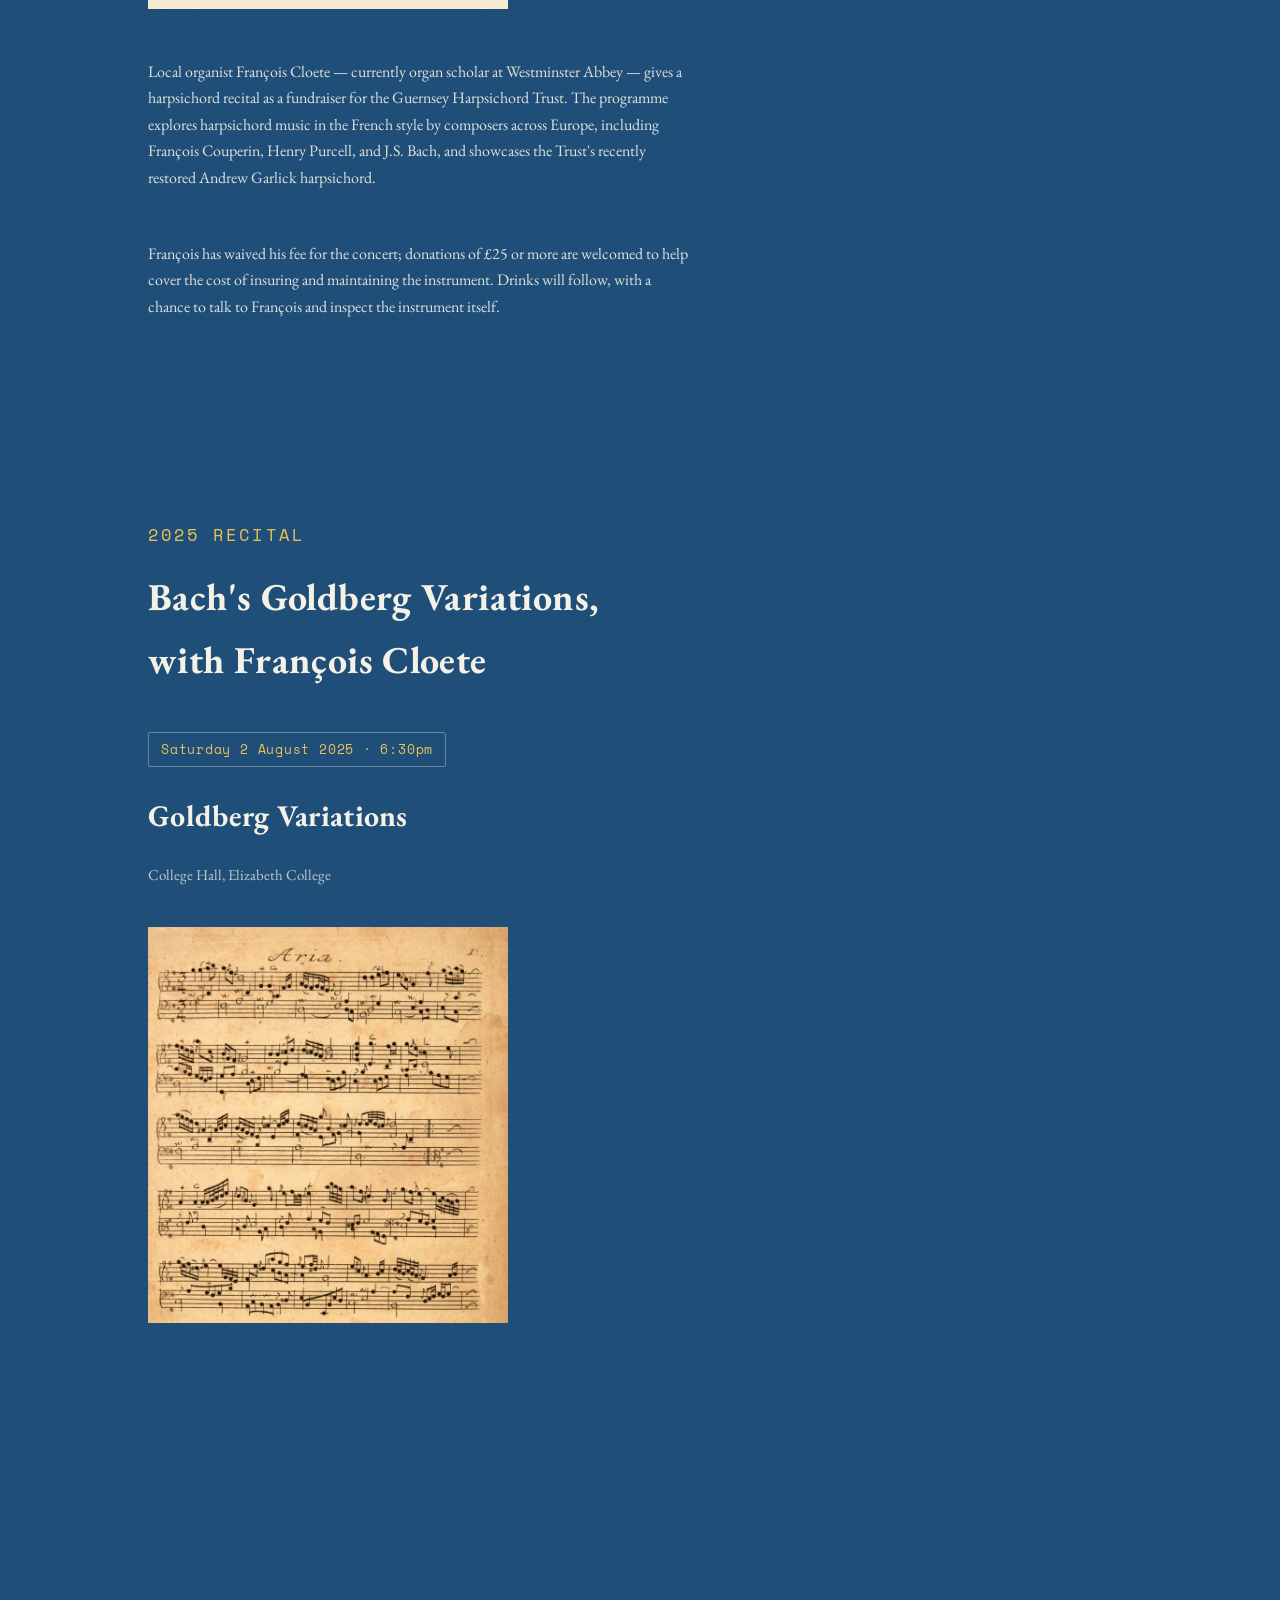
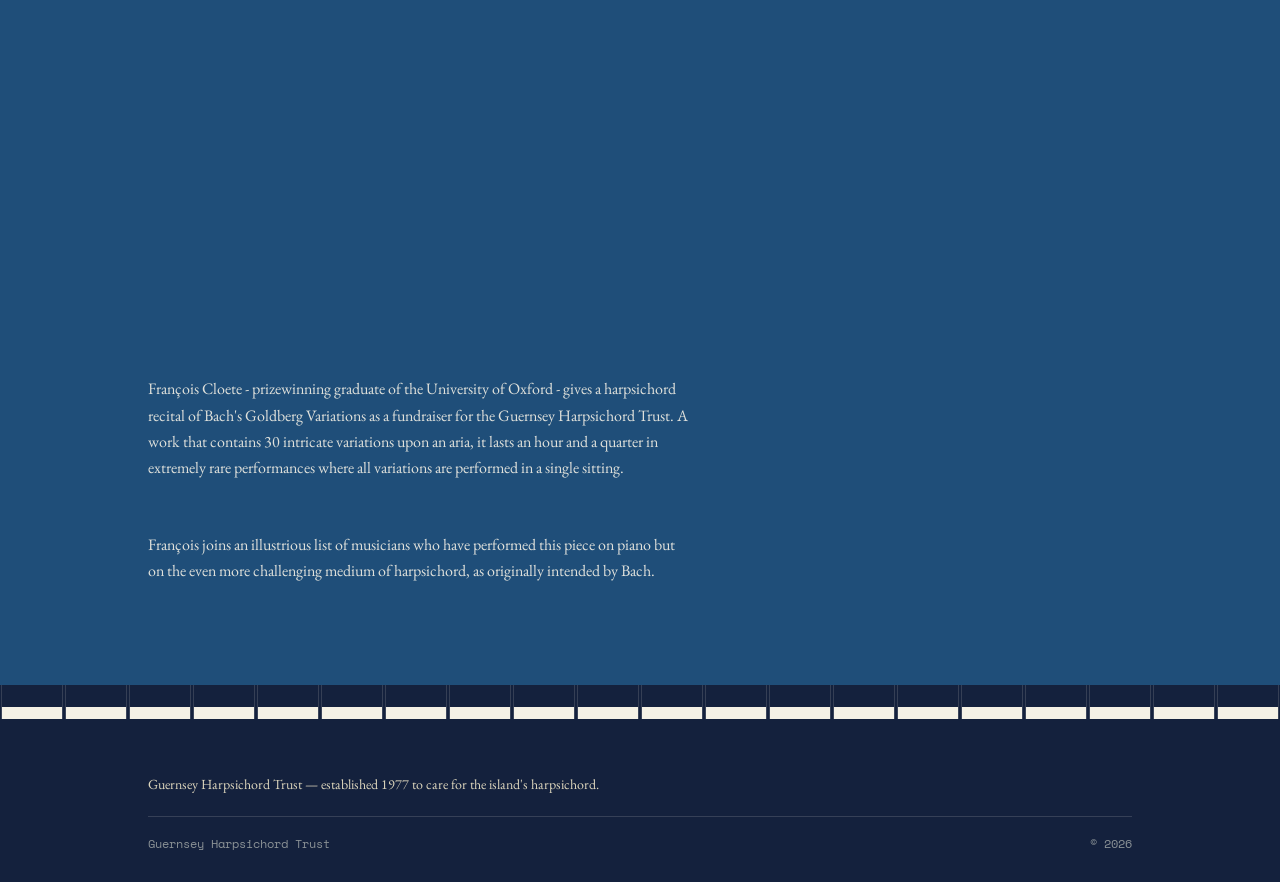
==== commit d018aadc: "Add YouTube channel link to events section" ====
--- a/events.html
+++ b/events.html
@@ -47,6 +47,7 @@
       <p class="eyebrow">Events</p>
       <h2>Concerts &amp; recitals</h2>
       <p>The Trust's instrument is used for regular concerts on the island. Here's what's coming up.</p>
+      <p>Visit our YouTube channel for videos: https://www.youtube.com/@GuernseyHarpsichordTrust.</p>
     </div>
   </div>
 </section>
